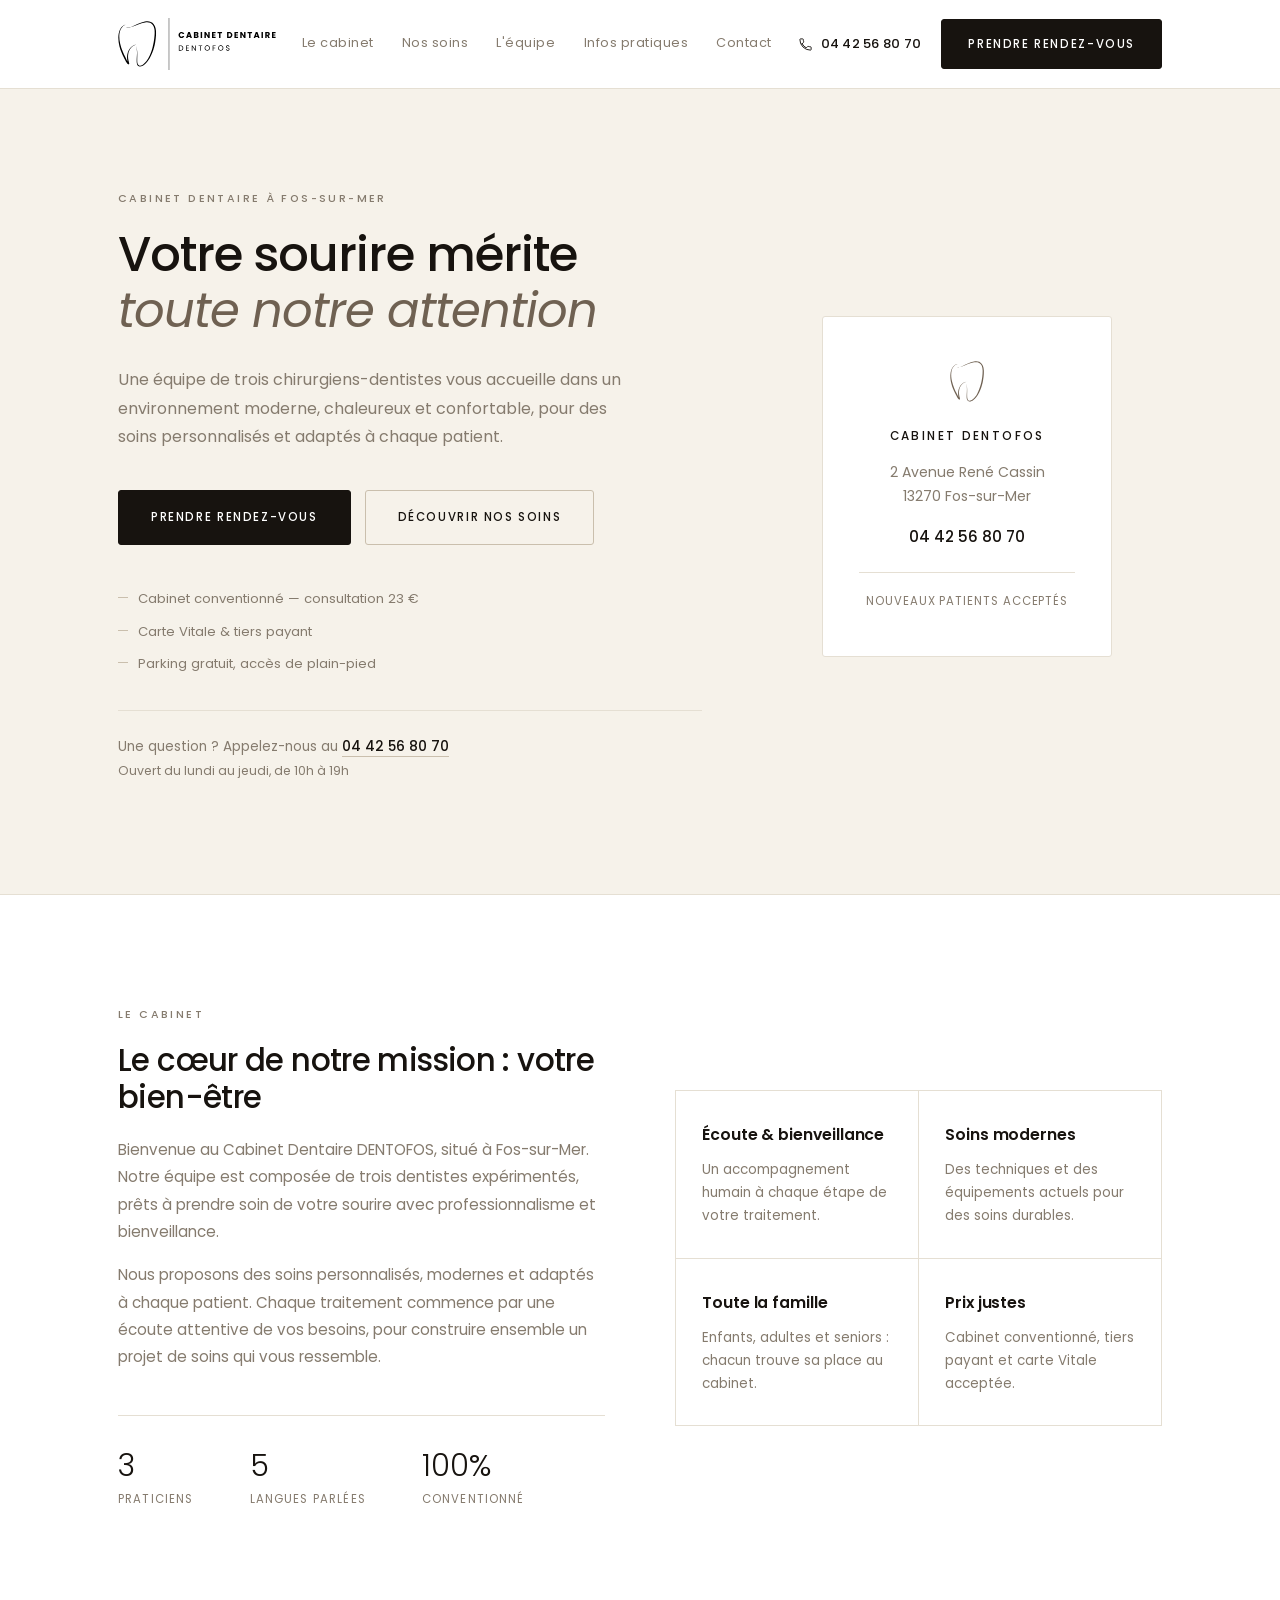
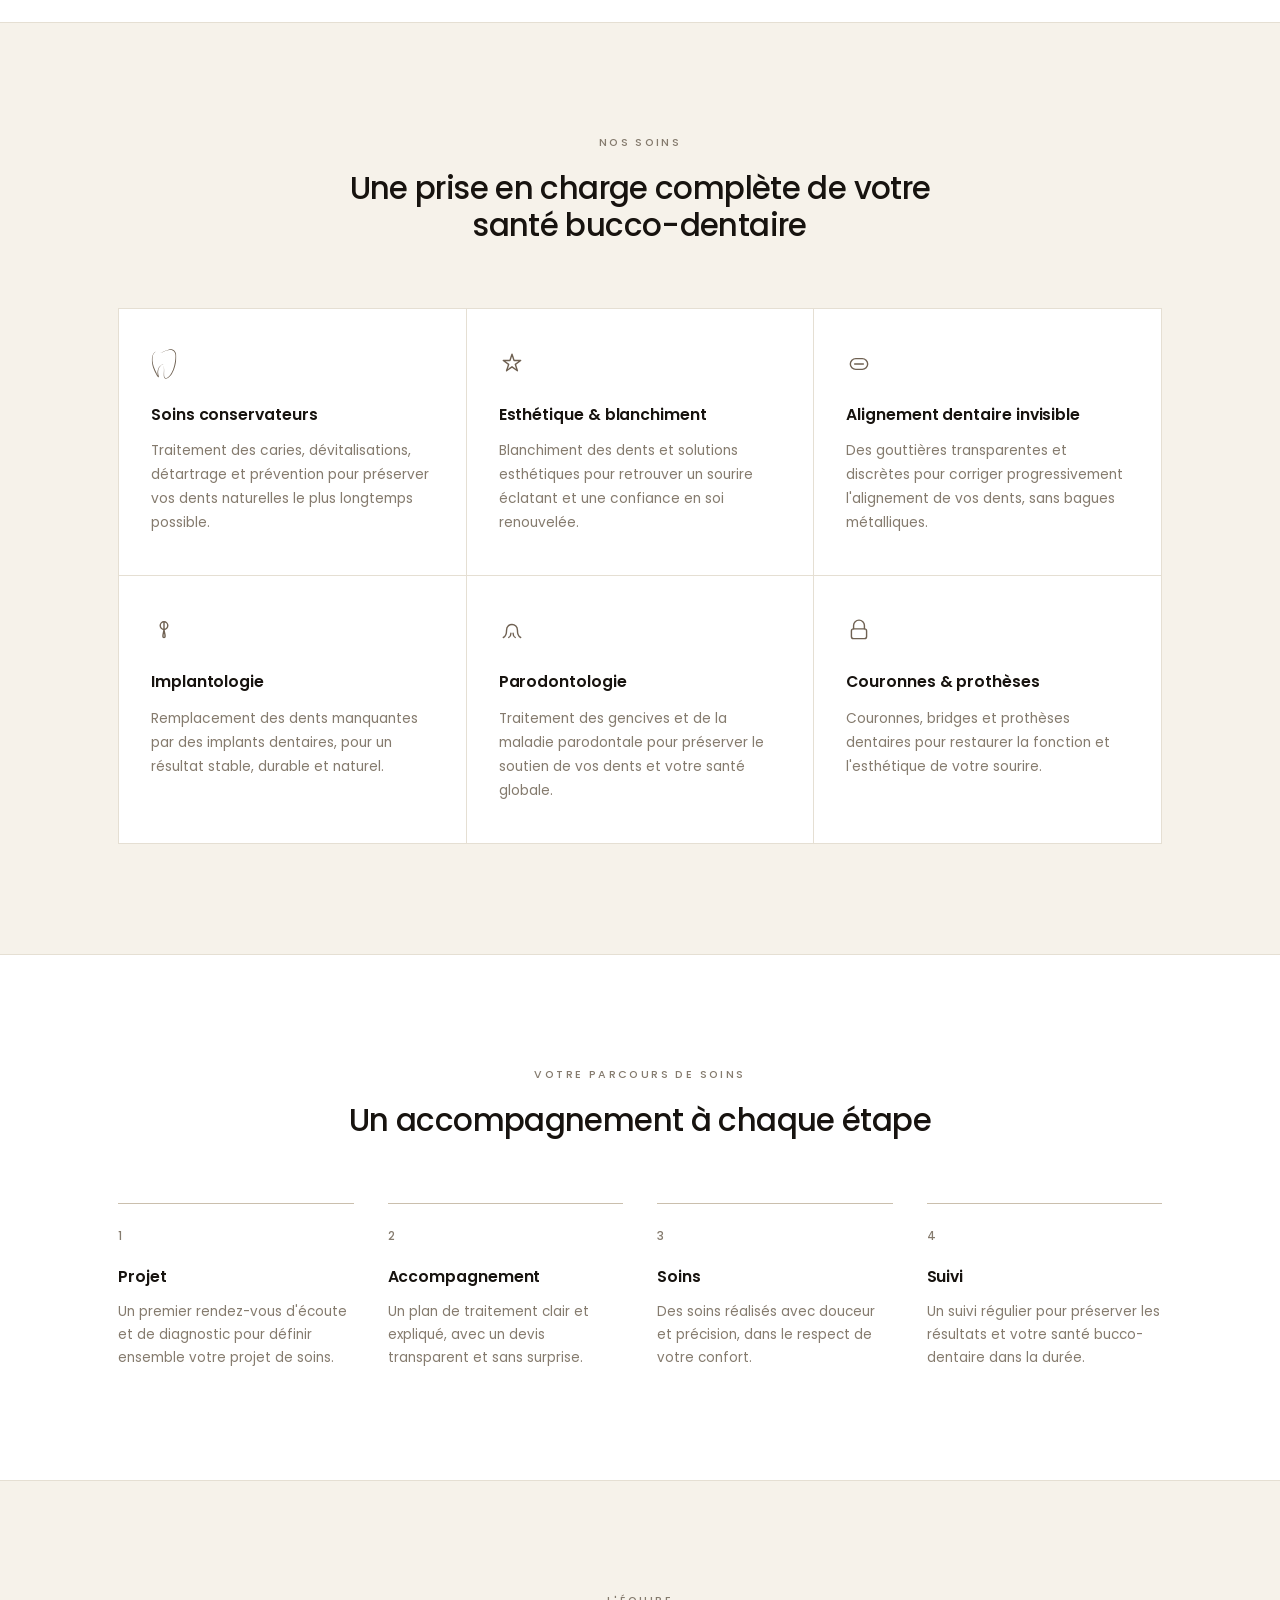
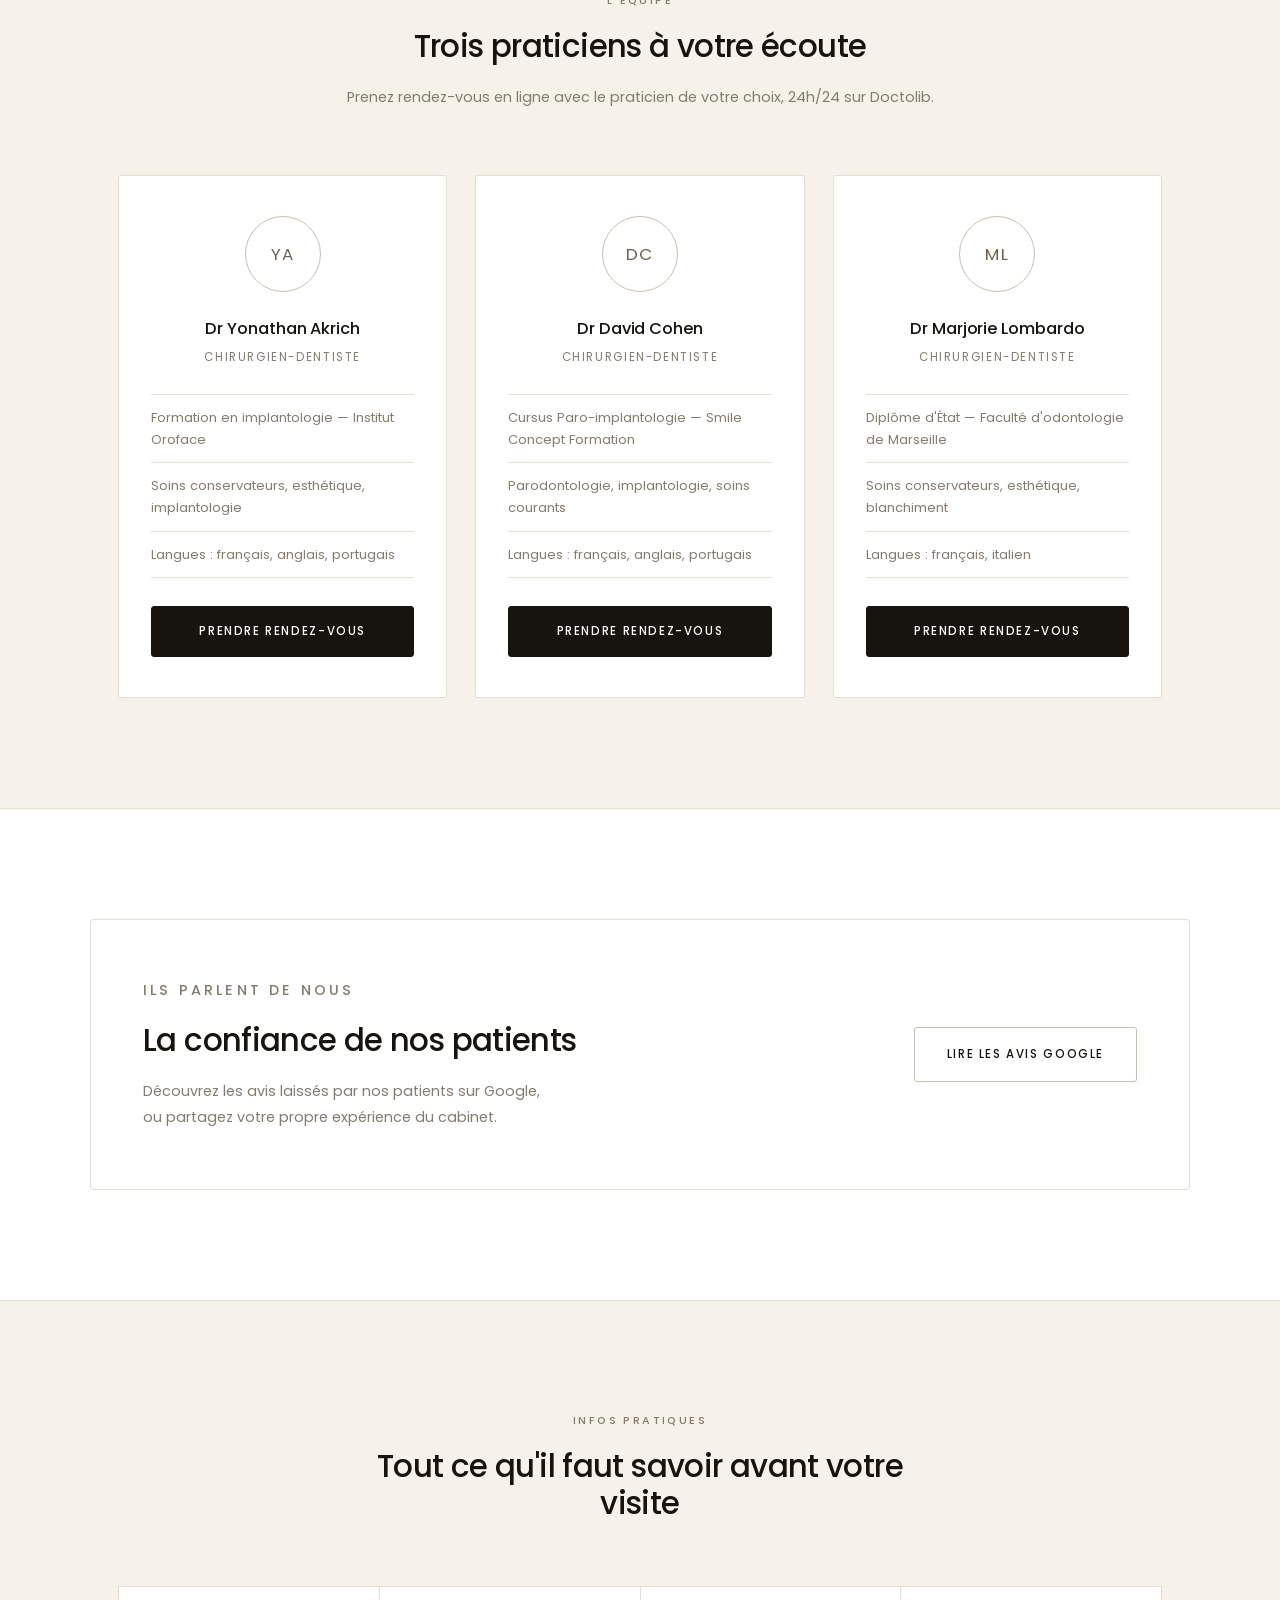
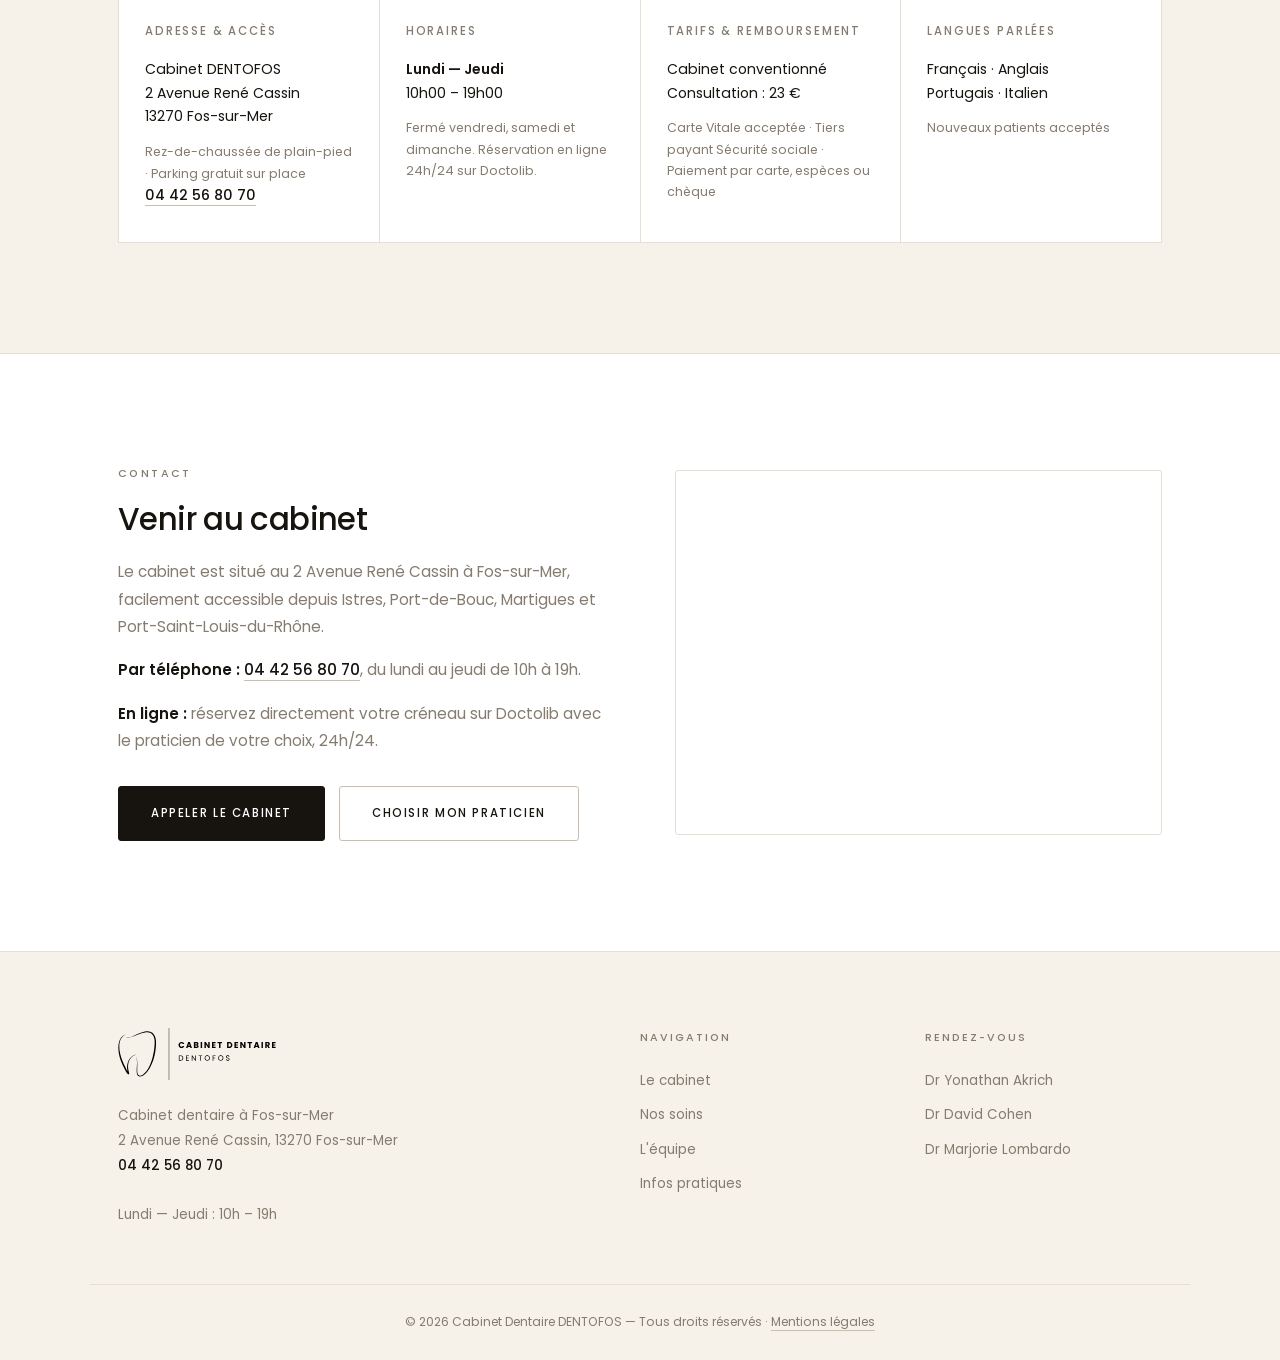
==== index.html @ 5eb99d90 "Corrige icones soins en aplat et evite le retour a la ligne du menu" ====
<!DOCTYPE html>
<html lang="fr">
<head>
  <meta charset="UTF-8">
  <meta name="viewport" content="width=device-width, initial-scale=1.0">
  <title>Cabinet Dentaire DENTOFOS — Chirurgiens-dentistes à Fos-sur-Mer</title>
  <meta name="description" content="Cabinet dentaire DENTOFOS à Fos-sur-Mer : soins dentaires, esthétique, implantologie, alignement invisible. 3 chirurgiens-dentistes. Tél. 04 42 56 80 70, du lundi au jeudi de 10h à 19h. Rendez-vous en ligne sur Doctolib.">
  <link rel="preconnect" href="https://fonts.googleapis.com">
  <link rel="preconnect" href="https://fonts.gstatic.com" crossorigin>
  <link href="https://fonts.googleapis.com/css2?family=Poppins:ital,wght@0,300;0,400;0,500;0,600;0,700;0,800;1,400;1,600&display=swap" rel="stylesheet">
  <link rel="stylesheet" href="assets/style.css?v=2">
  <link rel="icon" href="assets/favicon.svg" type="image/svg+xml">
</head>
<body>

<svg width="0" height="0" style="position:absolute" aria-hidden="true" focusable="false">
  <symbol id="tooth" viewBox="0 0 65.73 79.46" fill="currentColor">
    <path fill-rule="evenodd" d="M16.44 70.0 C16.29 69.74 16.14 69.47 15.99 69.2 C14.56 66.62 13.24 63.6 12.55 62.22 C11.05 59.33 9.63 56.26 8.32 53.09 C6.4 48.49 4.76 43.68 3.67 38.8 C2.44 33.28 1.89 27.68 2.52 22.24 C2.79 19.76 3.42 17.16 4.48 14.77 C5.54 12.36 7.03 10.17 9.0 8.52 C10.02 7.66 11.5 6.78 12.93 6.61 C13.92 6.49 14.88 6.71 15.64 7.51 C14.91 6.64 13.94 6.36 12.92 6.41 C11.42 6.49 9.82 7.32 8.71 8.14 C6.54 9.73 4.86 11.92 3.61 14.35 C2.36 16.78 1.55 19.47 1.12 22.05 C0.0 29.02 0.66 36.34 2.44 43.45 C3.31 46.93 4.45 50.36 5.77 53.67 C7.12 57.06 8.68 60.32 10.29 63.39 C11.14 64.99 12.89 68.77 14.66 71.52 C15.66 73.06 16.7 74.29 17.6 74.8 C18.08 75.08 18.48 75.0 18.78 74.81 C18.99 74.68 19.32 74.39 19.34 73.82 C19.36 73.33 19.01 71.89 18.97 71.77 L18.09 68.29 C17.72 66.6 17.47 64.91 17.37 63.21 C17.27 61.51 17.3 59.8 17.51 58.08 C18.1 53.13 19.98 48.84 22.97 45.68 C26.02 42.44 30.22 40.38 35.39 39.97 C30.1 40.1 25.7 41.99 22.41 45.12 C19.09 48.28 16.9 52.7 16.02 57.86 C15.72 59.67 15.59 61.47 15.62 63.28 C15.65 65.08 15.84 66.87 16.16 68.68 L16.44 70.0 Z"/>
    <path fill-rule="evenodd" d="M12.28 11.27 L12.35 11.52 C12.68 11.83 13.17 11.99 13.7 12.06 C14.48 12.16 15.34 12.08 15.91 12.01 C17.35 11.86 18.81 11.62 20.25 11.32 C21.7 11.01 23.12 10.63 24.5 10.18 C30.22 8.33 38.87 3.78 46.72 2.62 C51.91 1.85 56.75 2.58 59.96 7.0 C61.36 8.91 62.18 11.15 62.65 13.5 C63.38 17.12 63.27 21.01 63.01 24.48 C62.73 28.51 62.21 32.61 61.48 36.7 C61.0 39.39 60.43 42.07 59.75 44.72 C58.04 51.4 55.68 57.91 52.48 63.82 C51.11 66.38 47.86 71.22 44.15 74.36 C41.66 76.47 38.98 77.86 36.54 76.92 C35.15 76.38 34.37 75.2 33.9 73.8 C33.15 71.55 33.19 68.77 33.16 66.82 C33.12 63.04 33.59 57.07 33.05 51.7 C32.68 47.92 31.82 44.44 29.96 42.21 C31.71 44.5 32.42 47.98 32.64 51.73 C32.96 57.11 32.27 63.04 32.18 66.81 C32.13 68.86 32.0 71.79 32.7 74.18 C33.24 75.99 34.25 77.49 36.01 78.24 C38.88 79.46 42.19 78.12 45.25 75.7 C49.25 72.52 52.82 67.51 54.34 64.85 C57.76 58.84 60.37 52.22 62.22 45.37 C62.95 42.66 63.55 39.91 64.04 37.16 C64.79 32.97 65.25 28.77 65.5 24.64 C65.7 20.96 65.73 16.84 64.87 13.03 C64.28 10.38 63.26 7.88 61.62 5.76 C57.8 0.86 52.33 0.0 46.46 1.09 C38.58 2.56 30.01 7.52 24.31 9.63 C22.97 10.13 21.58 10.57 20.16 10.94 C18.75 11.31 17.31 11.61 15.89 11.83 C15.33 11.92 14.48 12.04 13.71 11.98 C13.18 11.93 12.69 11.8 12.36 11.5 L12.28 11.27 Z"/>
  </symbol>
</svg>

<header class="site-header" id="top">
  <div class="container header-inner">
    <a href="#top" class="logo" aria-label="Cabinet Dentaire DENTOFOS — retour à l'accueil">
      <img class="logo-lockup" src="assets/logo.svg" alt="Cabinet Dentaire DENTOFOS" width="272" height="90">
      <svg class="logo-mark-only" viewBox="0 0 65.73 79.46" aria-hidden="true"><use href="#tooth"/></svg>
    </a>
    <nav class="main-nav" id="mainNav">
      <a href="#cabinet">Le cabinet</a>
      <a href="#soins">Nos soins</a>
      <a href="#equipe">L'équipe</a>
      <a href="#infos">Infos pratiques</a>
      <a href="#contact">Contact</a>
    </nav>
    <div class="header-actions">
      <a class="header-tel" href="tel:+33442568070" aria-label="Appeler le cabinet au 04 42 56 80 70">
        <svg viewBox="0 0 24 24" fill="none" stroke="currentColor" stroke-width="1.9" stroke-linecap="round" stroke-linejoin="round" aria-hidden="true"><path d="M6.6 10.8a15 15 0 006.6 6.6l2.2-2.2c.3-.3.7-.4 1-.2 1.2.4 2.4.6 3.6.6.6 0 1 .4 1 1V20c0 .6-.4 1-1 1A17 17 0 013 4c0-.6.4-1 1-1h3.5c.6 0 1 .4 1 1 0 1.3.2 2.5.6 3.6.1.4 0 .8-.2 1l-2.3 2.2z"/></svg>
        <span>04 42 56 80 70</span>
      </a>
      <a class="btn btn-primary" href="#equipe"><span class="cta-long">Prendre rendez-vous</span><span class="cta-short">RDV</span></a>
      <button class="nav-toggle" id="navToggle" aria-label="Ouvrir le menu" aria-expanded="false">
        <span></span><span></span><span></span>
      </button>
    </div>
  </div>
</header>

<main>

  <!-- ============ HERO ============ -->
  <section class="hero">
    <div class="container hero-inner">
      <div class="hero-content">
        <p class="eyebrow">Cabinet dentaire à Fos-sur-Mer</p>
        <h1>Votre sourire mérite<br><em>toute notre attention</em></h1>
        <p class="hero-sub">Une équipe de trois chirurgiens-dentistes vous accueille dans un environnement moderne, chaleureux et confortable, pour des soins personnalisés et adaptés à chaque patient.</p>
        <div class="hero-cta">
          <a class="btn btn-primary btn-lg" href="#equipe">Prendre rendez-vous</a>
          <a class="btn btn-ghost btn-lg" href="#soins">Découvrir nos soins</a>
        </div>
        <ul class="hero-badges">
          <li>Cabinet conventionné — consultation 23&nbsp;€</li>
          <li>Carte Vitale &amp; tiers payant</li>
          <li>Parking gratuit, accès de plain-pied</li>
        </ul>
        <p class="hero-phone">Une question&nbsp;? Appelez-nous au <a href="tel:+33442568070">04&nbsp;42&nbsp;56&nbsp;80&nbsp;70</a><br><span>Ouvert du lundi au jeudi, de 10h à 19h</span></p>
      </div>
      <div class="hero-visual" aria-hidden="true">
        <div class="hero-card">
          <div class="hero-card-icon">
            <svg viewBox="0 0 65.73 79.46"><use href="#tooth"/></svg>
          </div>
          <p class="hero-card-title">Cabinet DENTOFOS</p>
          <p class="hero-card-text">2 Avenue René Cassin<br>13270 Fos-sur-Mer</p>
          <p class="hero-card-tel"><a href="tel:+33442568070">04 42 56 80 70</a></p>
          <p class="hero-card-note">Nouveaux patients acceptés</p>
        </div>
      </div>
    </div>
  </section>

  <!-- ============ LE CABINET ============ -->
  <section class="section" id="cabinet">
    <div class="container split">
      <div>
        <p class="eyebrow">Le cabinet</p>
        <h2>Le cœur de notre mission&nbsp;: votre bien-être</h2>
        <p>Bienvenue au Cabinet Dentaire DENTOFOS, situé à Fos-sur-Mer. Notre équipe est composée de trois dentistes expérimentés, prêts à prendre soin de votre sourire avec professionnalisme et bienveillance.</p>
        <p>Nous proposons des soins personnalisés, modernes et adaptés à chaque patient. Chaque traitement commence par une écoute attentive de vos besoins, pour construire ensemble un projet de soins qui vous ressemble.</p>
        <div class="stat-row">
          <div class="stat"><strong>3</strong><span>praticiens</span></div>
          <div class="stat"><strong>5</strong><span>langues parlées</span></div>
          <div class="stat"><strong>100%</strong><span>conventionné</span></div>
        </div>
      </div>
      <div class="feature-grid">
        <div class="feature-card">
          <h3>Écoute &amp; bienveillance</h3>
          <p>Un accompagnement humain à chaque étape de votre traitement.</p>
        </div>
        <div class="feature-card">
          <h3>Soins modernes</h3>
          <p>Des techniques et des équipements actuels pour des soins durables.</p>
        </div>
        <div class="feature-card">
          <h3>Toute la famille</h3>
          <p>Enfants, adultes et seniors&nbsp;: chacun trouve sa place au cabinet.</p>
        </div>
        <div class="feature-card">
          <h3>Prix justes</h3>
          <p>Cabinet conventionné, tiers payant et carte Vitale acceptée.</p>
        </div>
      </div>
    </div>
  </section>

  <!-- ============ SOINS ============ -->
  <section class="section section-alt" id="soins">
    <div class="container">
      <div class="section-head">
        <p class="eyebrow">Nos soins</p>
        <h2>Une prise en charge complète de votre santé bucco-dentaire</h2>
      </div>
      <div class="cards-grid">
        <article class="care-card">
          <div class="care-icon"><svg viewBox="0 0 65.73 79.46"><use href="#tooth"/></svg></div>
          <h3>Soins conservateurs</h3>
          <p>Traitement des caries, dévitalisations, détartrage et prévention pour préserver vos dents naturelles le plus longtemps possible.</p>
        </article>
        <article class="care-card">
          <div class="care-icon"><svg viewBox="0 0 24 24" fill="none" stroke="currentColor" stroke-width="1.6" stroke-linecap="round" stroke-linejoin="round"><path d="M12 3l1.9 5.8H20l-4.9 3.6 1.9 5.8-5-3.6-5 3.6 1.9-5.8L4 8.8h6.1z"/></svg></div>
          <h3>Esthétique &amp; blanchiment</h3>
          <p>Blanchiment des dents et solutions esthétiques pour retrouver un sourire éclatant et une confiance en soi renouvelée.</p>
        </article>
        <article class="care-card">
          <div class="care-icon"><svg viewBox="0 0 24 24" fill="none" stroke="currentColor" stroke-width="1.6" stroke-linecap="round" stroke-linejoin="round"><rect x="4" y="7" width="16" height="10" rx="5"/><path d="M8 12h8"/></svg></div>
          <h3>Alignement dentaire invisible</h3>
          <p>Des gouttières transparentes et discrètes pour corriger progressivement l'alignement de vos dents, sans bagues métalliques.</p>
        </article>
        <article class="care-card">
          <div class="care-icon"><svg viewBox="0 0 24 24" fill="none" stroke="currentColor" stroke-width="1.6" stroke-linecap="round" stroke-linejoin="round"><path d="M12 4v6m0 0c0 3-1 4-1 7a1 1 0 002 0c0-3-1-4-1-7z"/><circle cx="12" cy="7" r="3.5"/></svg></div>
          <h3>Implantologie</h3>
          <p>Remplacement des dents manquantes par des implants dentaires, pour un résultat stable, durable et naturel.</p>
        </article>
        <article class="care-card">
          <div class="care-icon"><svg viewBox="0 0 24 24" fill="none" stroke="currentColor" stroke-width="1.6" stroke-linecap="round" stroke-linejoin="round"><path d="M4 18c2-1 3-4 3-7m13 7c-2-1-3-4-3-7M7 11a5 5 0 0110 0"/><path d="M9 18c1.5-.8 2-2.5 2-4m4 4c-1.5-.8-2-2.5-2-4"/></svg></div>
          <h3>Parodontologie</h3>
          <p>Traitement des gencives et de la maladie parodontale pour préserver le soutien de vos dents et votre santé globale.</p>
        </article>
        <article class="care-card">
          <div class="care-icon"><svg viewBox="0 0 24 24" fill="none" stroke="currentColor" stroke-width="1.6" stroke-linecap="round" stroke-linejoin="round"><path d="M7 10V7a5 5 0 0110 0v3"/><rect x="5" y="10" width="14" height="9" rx="2"/></svg></div>
          <h3>Couronnes &amp; prothèses</h3>
          <p>Couronnes, bridges et prothèses dentaires pour restaurer la fonction et l'esthétique de votre sourire.</p>
        </article>
      </div>
    </div>
  </section>

  <!-- ============ PARCOURS ============ -->
  <section class="section" id="parcours">
    <div class="container">
      <div class="section-head">
        <p class="eyebrow">Votre parcours de soins</p>
        <h2>Un accompagnement à chaque étape</h2>
      </div>
      <div class="steps">
        <div class="step">
          <span class="step-num">1</span>
          <h3>Projet</h3>
          <p>Un premier rendez-vous d'écoute et de diagnostic pour définir ensemble votre projet de soins.</p>
        </div>
        <div class="step">
          <span class="step-num">2</span>
          <h3>Accompagnement</h3>
          <p>Un plan de traitement clair et expliqué, avec un devis transparent et sans surprise.</p>
        </div>
        <div class="step">
          <span class="step-num">3</span>
          <h3>Soins</h3>
          <p>Des soins réalisés avec douceur et précision, dans le respect de votre confort.</p>
        </div>
        <div class="step">
          <span class="step-num">4</span>
          <h3>Suivi</h3>
          <p>Un suivi régulier pour préserver les résultats et votre santé bucco-dentaire dans la durée.</p>
        </div>
      </div>
    </div>
  </section>

  <!-- ============ ÉQUIPE ============ -->
  <section class="section section-alt" id="equipe">
    <div class="container">
      <div class="section-head">
        <p class="eyebrow">L'équipe</p>
        <h2>Trois praticiens à votre écoute</h2>
        <p class="section-sub">Prenez rendez-vous en ligne avec le praticien de votre choix, 24h/24 sur Doctolib.</p>
      </div>
      <div class="team-grid">
        <article class="team-card">
          <div class="team-avatar" aria-hidden="true">YA</div>
          <h3>Dr Yonathan Akrich</h3>
          <p class="team-role">Chirurgien-dentiste</p>
          <ul class="team-facts">
            <li>Formation en implantologie — Institut Oroface</li>
            <li>Soins conservateurs, esthétique, implantologie</li>
            <li>Langues&nbsp;: français, anglais, portugais</li>
          </ul>
          <a class="btn btn-primary btn-block" href="https://www.doctolib.fr/dentiste/marseille/yonathan-akrich" target="_blank" rel="noopener">Prendre rendez-vous</a>
        </article>
        <article class="team-card">
          <div class="team-avatar" aria-hidden="true">DC</div>
          <h3>Dr David Cohen</h3>
          <p class="team-role">Chirurgien-dentiste</p>
          <ul class="team-facts">
            <li>Cursus Paro-implantologie — Smile Concept Formation</li>
            <li>Parodontologie, implantologie, soins courants</li>
            <li>Langues&nbsp;: français, anglais, portugais</li>
          </ul>
          <a class="btn btn-primary btn-block" href="https://www.doctolib.fr/dentiste/marseille/david-cohen-marseille-13" target="_blank" rel="noopener">Prendre rendez-vous</a>
        </article>
        <article class="team-card">
          <div class="team-avatar" aria-hidden="true">ML</div>
          <h3>Dr Marjorie Lombardo</h3>
          <p class="team-role">Chirurgien-dentiste</p>
          <ul class="team-facts">
            <li>Diplôme d'État — Faculté d'odontologie de Marseille</li>
            <li>Soins conservateurs, esthétique, blanchiment</li>
            <li>Langues&nbsp;: français, italien</li>
          </ul>
          <a class="btn btn-primary btn-block" href="https://www.doctolib.fr/dentiste/fos-sur-mer/marjorie-lombardo" target="_blank" rel="noopener">Prendre rendez-vous</a>
        </article>
      </div>
    </div>
  </section>

  <!-- ============ AVIS ============ -->
  <section class="section" id="avis">
    <div class="container avis-band">
      <div>
        <p class="eyebrow">Ils parlent de nous</p>
        <h2>La confiance de nos patients</h2>
        <p>Découvrez les avis laissés par nos patients sur Google, ou partagez votre propre expérience du cabinet.</p>
      </div>
      <a class="btn btn-ghost btn-lg" href="https://www.google.com/search?q=Cabinet+dentaire+Dentofos+Fos-sur-Mer+avis" target="_blank" rel="noopener">Lire les avis Google</a>
    </div>
  </section>

  <!-- ============ INFOS PRATIQUES ============ -->
  <section class="section section-alt" id="infos">
    <div class="container">
      <div class="section-head">
        <p class="eyebrow">Infos pratiques</p>
        <h2>Tout ce qu'il faut savoir avant votre visite</h2>
      </div>
      <div class="info-grid">
        <div class="info-card">
          <h3>Adresse &amp; accès</h3>
          <p>Cabinet DENTOFOS<br>2 Avenue René Cassin<br>13270 Fos-sur-Mer</p>
          <p class="muted">Rez-de-chaussée de plain-pied · Parking gratuit sur place</p>
          <p><a class="info-tel" href="tel:+33442568070">04 42 56 80 70</a></p>
        </div>
        <div class="info-card">
          <h3>Horaires</h3>
          <p><strong>Lundi — Jeudi</strong><br>10h00 – 19h00</p>
          <p class="muted">Fermé vendredi, samedi et dimanche. Réservation en ligne 24h/24 sur Doctolib.</p>
        </div>
        <div class="info-card">
          <h3>Tarifs &amp; remboursement</h3>
          <p>Cabinet conventionné<br>Consultation&nbsp;: 23&nbsp;€</p>
          <p class="muted">Carte Vitale acceptée · Tiers payant Sécurité sociale · Paiement par carte, espèces ou chèque</p>
        </div>
        <div class="info-card">
          <h3>Langues parlées</h3>
          <p>Français · Anglais<br>Portugais · Italien</p>
          <p class="muted">Nouveaux patients acceptés</p>
        </div>
      </div>
    </div>
  </section>

  <!-- ============ CONTACT ============ -->
  <section class="section" id="contact">
    <div class="container split">
      <div>
        <p class="eyebrow">Contact</p>
        <h2>Venir au cabinet</h2>
        <p>Le cabinet est situé au 2 Avenue René Cassin à Fos-sur-Mer, facilement accessible depuis Istres, Port-de-Bouc, Martigues et Port-Saint-Louis-du-Rhône.</p>
        <p><strong>Par téléphone&nbsp;:</strong> <a class="info-tel" href="tel:+33442568070">04 42 56 80 70</a>, du lundi au jeudi de 10h à 19h.</p>
        <p><strong>En ligne&nbsp;:</strong> réservez directement votre créneau sur Doctolib avec le praticien de votre choix, 24h/24.</p>
        <div class="contact-cta">
          <a class="btn btn-primary btn-lg" href="tel:+33442568070">Appeler le cabinet</a>
          <a class="btn btn-ghost btn-lg" href="#equipe">Choisir mon praticien</a>
        </div>
      </div>
      <div class="map-wrap">
        <iframe
          title="Plan d'accès au cabinet DENTOFOS"
          src="https://www.google.com/maps?q=2+Avenue+Ren%C3%A9+Cassin+13270+Fos-sur-Mer&output=embed"
          loading="lazy"
          referrerpolicy="no-referrer-when-downgrade"
          allowfullscreen></iframe>
      </div>
    </div>
  </section>

</main>

<footer class="site-footer">
  <div class="container footer-inner">
    <div>
      <img class="footer-logo" src="assets/logo.svg" alt="Cabinet Dentaire DENTOFOS" width="272" height="90">
      <p class="footer-addr">Cabinet dentaire à Fos-sur-Mer<br>2 Avenue René Cassin, 13270 Fos-sur-Mer<br>
        <a class="footer-tel" href="tel:+33442568070">04 42 56 80 70</a><br>
        Lundi — Jeudi&nbsp;: 10h – 19h</p>
    </div>
    <div>
      <p class="footer-title">Navigation</p>
      <a href="#cabinet">Le cabinet</a>
      <a href="#soins">Nos soins</a>
      <a href="#equipe">L'équipe</a>
      <a href="#infos">Infos pratiques</a>
    </div>
    <div>
      <p class="footer-title">Rendez-vous</p>
      <a href="https://www.doctolib.fr/dentiste/marseille/yonathan-akrich" target="_blank" rel="noopener">Dr Yonathan Akrich</a>
      <a href="https://www.doctolib.fr/dentiste/marseille/david-cohen-marseille-13" target="_blank" rel="noopener">Dr David Cohen</a>
      <a href="https://www.doctolib.fr/dentiste/fos-sur-mer/marjorie-lombardo" target="_blank" rel="noopener">Dr Marjorie Lombardo</a>
    </div>
  </div>
  <div class="container footer-bottom">
    <p>© 2026 Cabinet Dentaire DENTOFOS — Tous droits réservés · <a href="mentions-legales.html">Mentions légales</a></p>
  </div>
</footer>

<script>
  const toggle = document.getElementById('navToggle');
  const nav = document.getElementById('mainNav');
  toggle.addEventListener('click', () => {
    const open = nav.classList.toggle('open');
    toggle.setAttribute('aria-expanded', open);
  });
  nav.querySelectorAll('a').forEach(a => a.addEventListener('click', () => {
    nav.classList.remove('open');
    toggle.setAttribute('aria-expanded', 'false');
  }));
</script>

</body>
</html>
---- assets/style.css ----
/* ============ DENTOFOS — charte sobre ============ */
:root {
  --ink: #17130f;
  --ink-mid: #46403a;
  --ink-soft: #857b6e;
  --line: #e5dfd3;
  --line-strong: #cabfad;
  --paper: #ffffff;
  --paper-alt: #f6f2ea;
  --accent: #6f6152;
  --accent-soft: #f0eade;
  --radius: 3px;
  --font-body: 'Poppins', system-ui, -apple-system, sans-serif;
  --font-display: 'Poppins', system-ui, -apple-system, sans-serif;
}

* { margin: 0; padding: 0; box-sizing: border-box; }
html { scroll-behavior: smooth; scroll-padding-top: 104px; }
body {
  font-family: var(--font-body);
  font-size: .95rem;
  font-weight: 400;
  color: var(--ink-mid);
  background: var(--paper);
  line-height: 1.8;
  -webkit-font-smoothing: antialiased;
}
img, svg { display: block; }
a { color: inherit; text-decoration: none; }
ul { list-style: none; }

.container { max-width: 1100px; margin: 0 auto; padding: 0 28px; }

h1, h2 {
  font-family: var(--font-display);
  font-weight: 500;
  letter-spacing: -.02em;
  line-height: 1.18;
  color: var(--ink);
}
h1 { font-size: clamp(2rem, 4.2vw, 3rem); }
h1 em { font-style: italic; font-weight: 400; color: var(--accent); }
h2 { font-size: clamp(1.45rem, 2.7vw, 1.95rem); margin-bottom: 20px; }
h3 { font-size: .98rem; font-weight: 600; letter-spacing: -.005em; color: var(--ink); margin-bottom: 10px; }
p { color: var(--ink-soft); }
strong { color: var(--ink); font-weight: 600; }

.eyebrow {
  text-transform: uppercase;
  letter-spacing: .22em;
  font-size: .68rem;
  font-weight: 500;
  color: var(--ink-soft);
  margin-bottom: 18px;
}

/* ---------- Boutons ---------- */
.btn {
  display: inline-block;
  padding: 14px 26px;
  border-radius: var(--radius);
  font-size: .72rem;
  font-weight: 500;
  letter-spacing: .14em;
  text-transform: uppercase;
  border: 1px solid transparent;
  transition: background .2s ease, color .2s ease, border-color .2s ease;
  cursor: pointer;
  text-align: center;
}
.btn-lg { padding: 16px 32px; }
.btn-block { display: block; width: 100%; }
.btn-primary { background: var(--ink); color: var(--paper); border-color: var(--ink); }
.btn-primary:hover { background: var(--accent); border-color: var(--accent); }
.btn-ghost { background: transparent; color: var(--ink); border-color: var(--line-strong); }
.btn-ghost:hover { border-color: var(--ink); }

/* ---------- En-tête ---------- */
.site-header {
  position: sticky;
  top: 0;
  z-index: 50;
  background: rgba(255, 255, 255, .93);
  backdrop-filter: blur(10px);
  border-bottom: 1px solid var(--line);
}
.header-inner {
  display: flex;
  align-items: center;
  justify-content: space-between;
  gap: 24px;
  height: 88px;
}
.logo { display: flex; align-items: center; color: var(--ink); flex-shrink: 0; }
.logo-lockup { height: 52px; width: auto; }
.logo-mark-only { display: none; width: 28px; height: 34px; }

.main-nav { display: flex; gap: 28px; flex-shrink: 0; }
.main-nav a {
  font-size: .8rem;
  font-weight: 400;
  letter-spacing: .04em;
  white-space: nowrap;
  color: var(--ink-soft);
  padding-bottom: 2px;
  border-bottom: 1px solid transparent;
  transition: color .2s, border-color .2s;
}
.main-nav a:hover { color: var(--ink); border-bottom-color: var(--line-strong); }

.header-actions { display: flex; align-items: center; gap: 20px; }
.header-actions .btn { white-space: nowrap; }
.cta-short { display: none; }
.header-tel {
  display: inline-flex; align-items: center; gap: 8px;
  font-size: .82rem; font-weight: 500; letter-spacing: .02em;
  color: var(--ink); white-space: nowrap; transition: color .2s;
}
.header-tel:hover { color: var(--accent); }
.header-tel svg { width: 15px; height: 15px; stroke-width: 1.5; }

.nav-toggle { display: none; background: none; border: none; flex-direction: column; gap: 5px; padding: 6px; }
.nav-toggle span { width: 22px; height: 1px; background: var(--ink); }

/* ---------- Hero ---------- */
.hero { background: var(--paper-alt); padding: 100px 0 110px; border-bottom: 1px solid var(--line); }
.hero-inner { display: grid; grid-template-columns: 1.5fr 1fr; gap: 70px; align-items: center; }
.hero-sub { margin: 26px 0 38px; font-size: 1rem; max-width: 52ch; }
.hero-cta { display: flex; gap: 14px; flex-wrap: wrap; }
.hero-badges { display: flex; flex-direction: column; gap: 9px; margin-top: 42px; }
.hero-badges li {
  font-size: .82rem; color: var(--ink-soft);
  padding-left: 20px; position: relative;
}
.hero-badges li::before {
  content: ''; position: absolute; left: 0; top: .78em;
  width: 10px; height: 1px; background: var(--line-strong);
}
.hero-phone { margin-top: 34px; padding-top: 24px; border-top: 1px solid var(--line); font-size: .85rem; }
.hero-phone a { font-weight: 500; color: var(--ink); border-bottom: 1px solid var(--line-strong); }
.hero-phone a:hover { border-bottom-color: var(--ink); }
.hero-phone span { font-size: .78rem; color: var(--ink-soft); }

.hero-visual { display: flex; justify-content: center; }
.hero-card {
  background: var(--paper);
  border: 1px solid var(--line);
  border-radius: var(--radius);
  padding: 44px 36px;
  text-align: center;
  max-width: 290px;
  width: 100%;
}
.hero-card-icon { color: var(--accent); display: grid; place-items: center; margin-bottom: 24px; }
.hero-card-icon svg { width: 34px; height: 41px; }
.hero-card-title { font-size: .74rem; text-transform: uppercase; letter-spacing: .2em; color: var(--ink); font-weight: 500; }
.hero-card-text { margin-top: 14px; font-size: .88rem; line-height: 1.7; }
.hero-card-tel { margin-top: 14px; }
.hero-card-tel a { font-size: .95rem; font-weight: 500; color: var(--ink); }
.hero-card-note {
  margin-top: 22px; padding-top: 18px;
  border-top: 1px solid var(--line);
  font-size: .72rem; letter-spacing: .08em; text-transform: uppercase; color: var(--ink-soft);
}

/* ---------- Sections ---------- */
.section { padding: 110px 0; }
.section-alt { background: var(--paper-alt); border-top: 1px solid var(--line); border-bottom: 1px solid var(--line); }
.section-head { max-width: 600px; margin: 0 auto 64px; text-align: center; }
.section-sub { margin-top: 12px; font-size: .9rem; }
.split { display: grid; grid-template-columns: 1fr 1fr; gap: 70px; align-items: center; }
.split > div > p + p { margin-top: 16px; }

.stat-row { display: flex; gap: 56px; margin-top: 44px; padding-top: 32px; border-top: 1px solid var(--line); }
.stat strong { font-size: 1.9rem; font-weight: 300; color: var(--ink); display: block; line-height: 1.2; }
.stat span { font-size: .72rem; letter-spacing: .1em; text-transform: uppercase; color: var(--ink-soft); }

/* ---------- Atouts ---------- */
.feature-grid { display: grid; grid-template-columns: 1fr 1fr; gap: 1px; background: var(--line); border: 1px solid var(--line); }
.feature-card { background: var(--paper); padding: 30px 26px; }
.feature-card p { font-size: .84rem; line-height: 1.7; }

/* ---------- Soins ---------- */
.cards-grid { display: grid; grid-template-columns: repeat(3, 1fr); gap: 1px; background: var(--line); border: 1px solid var(--line); }
.care-card { background: var(--paper); padding: 40px 32px; transition: background .2s ease; }
.care-card:hover { background: var(--accent-soft); }
.care-icon { color: var(--accent); margin-bottom: 22px; }
.care-icon svg { width: 26px; height: 30px; stroke-width: 1.3; }
.care-card p { font-size: .86rem; line-height: 1.75; }

/* ---------- Parcours ---------- */
.steps { display: grid; grid-template-columns: repeat(4, 1fr); gap: 34px; }
.step { padding-top: 22px; border-top: 1px solid var(--line-strong); }
.step-num {
  display: block; font-size: .72rem; letter-spacing: .16em;
  color: var(--ink-soft); font-weight: 500; margin-bottom: 16px;
}
.step p { font-size: .84rem; line-height: 1.7; }

/* ---------- Équipe ---------- */
.team-grid { display: grid; grid-template-columns: repeat(3, 1fr); gap: 28px; }
.team-card {
  background: var(--paper);
  border: 1px solid var(--line);
  border-radius: var(--radius);
  padding: 40px 32px;
  text-align: center;
  display: flex;
  flex-direction: column;
  transition: border-color .2s ease;
}
.team-card:hover { border-color: var(--line-strong); }
.team-avatar {
  width: 76px; height: 76px;
  margin: 0 auto 22px;
  border-radius: 50%;
  border: 1px solid var(--line-strong);
  color: var(--accent);
  font-size: 1.05rem;
  font-weight: 400;
  letter-spacing: .08em;
  display: grid; place-items: center;
}
.team-card h3 { font-size: 1.02rem; font-weight: 500; margin-bottom: 4px; }
.team-role { font-size: .72rem; letter-spacing: .14em; text-transform: uppercase; color: var(--ink-soft); margin-bottom: 26px; }
.team-facts { text-align: left; margin: 0 0 28px; flex: 1; }
.team-facts li {
  font-size: .82rem; line-height: 1.65; color: var(--ink-soft);
  padding: 12px 0; border-bottom: 1px solid var(--line);
}
.team-facts li:first-child { border-top: 1px solid var(--line); }

/* ---------- Avis ---------- */
.avis-band {
  border: 1px solid var(--line);
  border-radius: var(--radius);
  padding: 58px 52px;
  display: flex;
  align-items: center;
  justify-content: space-between;
  gap: 44px;
  flex-wrap: wrap;
}
.avis-band p { max-width: 46ch; font-size: .9rem; }

/* ---------- Infos ---------- */
.info-grid { display: grid; grid-template-columns: repeat(4, 1fr); gap: 1px; background: var(--line); border: 1px solid var(--line); }
.info-card { background: var(--paper); padding: 34px 26px; }
.info-card h3 { font-size: .72rem; letter-spacing: .16em; text-transform: uppercase; color: var(--ink-soft); font-weight: 500; margin-bottom: 16px; }
.info-card p { font-size: .88rem; color: var(--ink); line-height: 1.7; }
.info-card .muted { margin-top: 12px; font-size: .78rem; color: var(--ink-soft); }
.info-tel { font-weight: 500; color: var(--ink); border-bottom: 1px solid var(--line-strong); }
.info-tel:hover { border-bottom-color: var(--ink); }

/* ---------- Contact ---------- */
.contact-cta { display: flex; gap: 14px; flex-wrap: wrap; margin-top: 32px; }
.map-wrap {
  border: 1px solid var(--line);
  border-radius: var(--radius);
  overflow: hidden;
  aspect-ratio: 4 / 3;
}
.map-wrap iframe { width: 100%; height: 100%; border: 0; filter: grayscale(1) contrast(.9); }

/* ---------- Pied de page ---------- */
.site-footer { background: var(--paper-alt); border-top: 1px solid var(--line); padding: 76px 0 0; }
.footer-inner { display: grid; grid-template-columns: 2fr 1fr 1fr; gap: 48px; padding-bottom: 56px; }
.footer-logo { height: 52px; width: auto; margin-bottom: 24px; }
.site-footer p { font-size: .84rem; line-height: 1.85; color: var(--ink-soft); }
.footer-title { font-size: .68rem !important; letter-spacing: .18em; text-transform: uppercase; color: var(--ink); font-weight: 500; margin-bottom: 16px; }
.footer-inner a {
  display: block; font-size: .84rem; padding: 5px 0;
  color: var(--ink-soft); transition: color .2s;
}
.footer-inner a:hover { color: var(--ink); }
.footer-tel { display: inline-block; font-weight: 500; color: var(--ink) !important; padding: 0 !important; }
.footer-bottom { border-top: 1px solid var(--line); padding: 26px 28px; text-align: center; }
.footer-bottom p { font-size: .76rem; }
.footer-bottom a { border-bottom: 1px solid var(--line-strong); }

/* ---------- Responsive ---------- */
@media (max-width: 960px) {
  .hero-inner, .split { grid-template-columns: 1fr; gap: 48px; }
  .hero-visual { order: -1; }
  .hero { padding: 64px 0 76px; }
  .cards-grid, .team-grid { grid-template-columns: 1fr 1fr; }
  .steps, .info-grid { grid-template-columns: 1fr 1fr; }
  .steps { gap: 28px; }
  .footer-inner { grid-template-columns: 1fr; gap: 32px; }
  .section { padding: 76px 0; }
}
@media (max-width: 900px) {
  .main-nav {
    display: none;
    position: absolute;
    top: 88px; left: 0; right: 0;
    background: var(--paper);
    flex-direction: column;
    padding: 22px 28px;
    gap: 18px;
    border-bottom: 1px solid var(--line);
  }
  .main-nav.open { display: flex; }
  .nav-toggle { display: flex; }
  .header-actions { gap: 14px; }
  .header-actions .btn { padding: 12px 18px; font-size: .68rem; }
  .header-tel span { display: none; }
  .header-tel {
    width: 38px; height: 38px; justify-content: center;
    border: 1px solid var(--line-strong); border-radius: 50%;
  }
}
@media (max-width: 640px) {
  .cta-long { display: none; }
  .cta-short { display: inline; }
  .header-inner { height: 68px; }
  .main-nav { top: 68px; }
  .logo-lockup { display: none; }
  .logo-mark-only { display: block; }
  .cards-grid, .team-grid, .steps, .info-grid, .feature-grid { grid-template-columns: 1fr; }
  .section { padding: 62px 0; }
  .section-head { margin-bottom: 44px; }
  .avis-band { padding: 38px 26px; }
  .stat-row { gap: 30px; }
  .team-facts li { font-size: .8rem; }
}
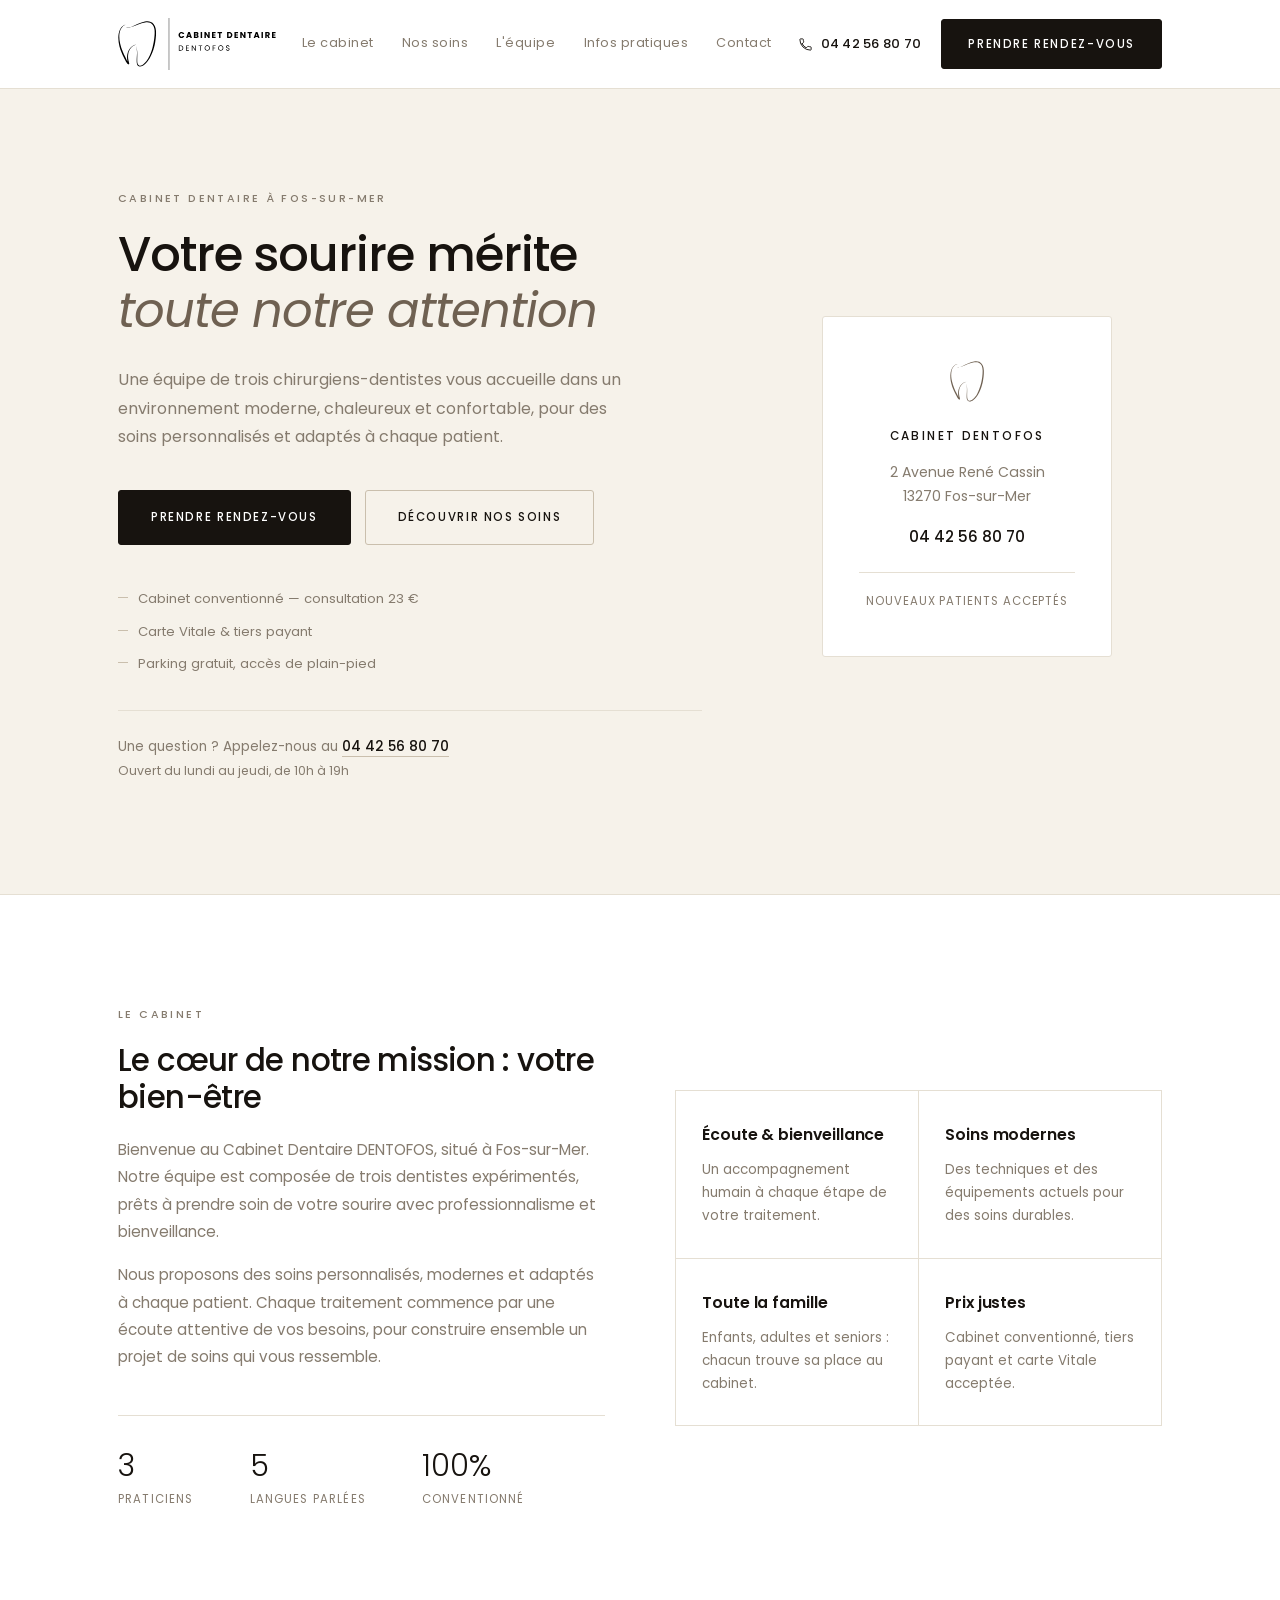
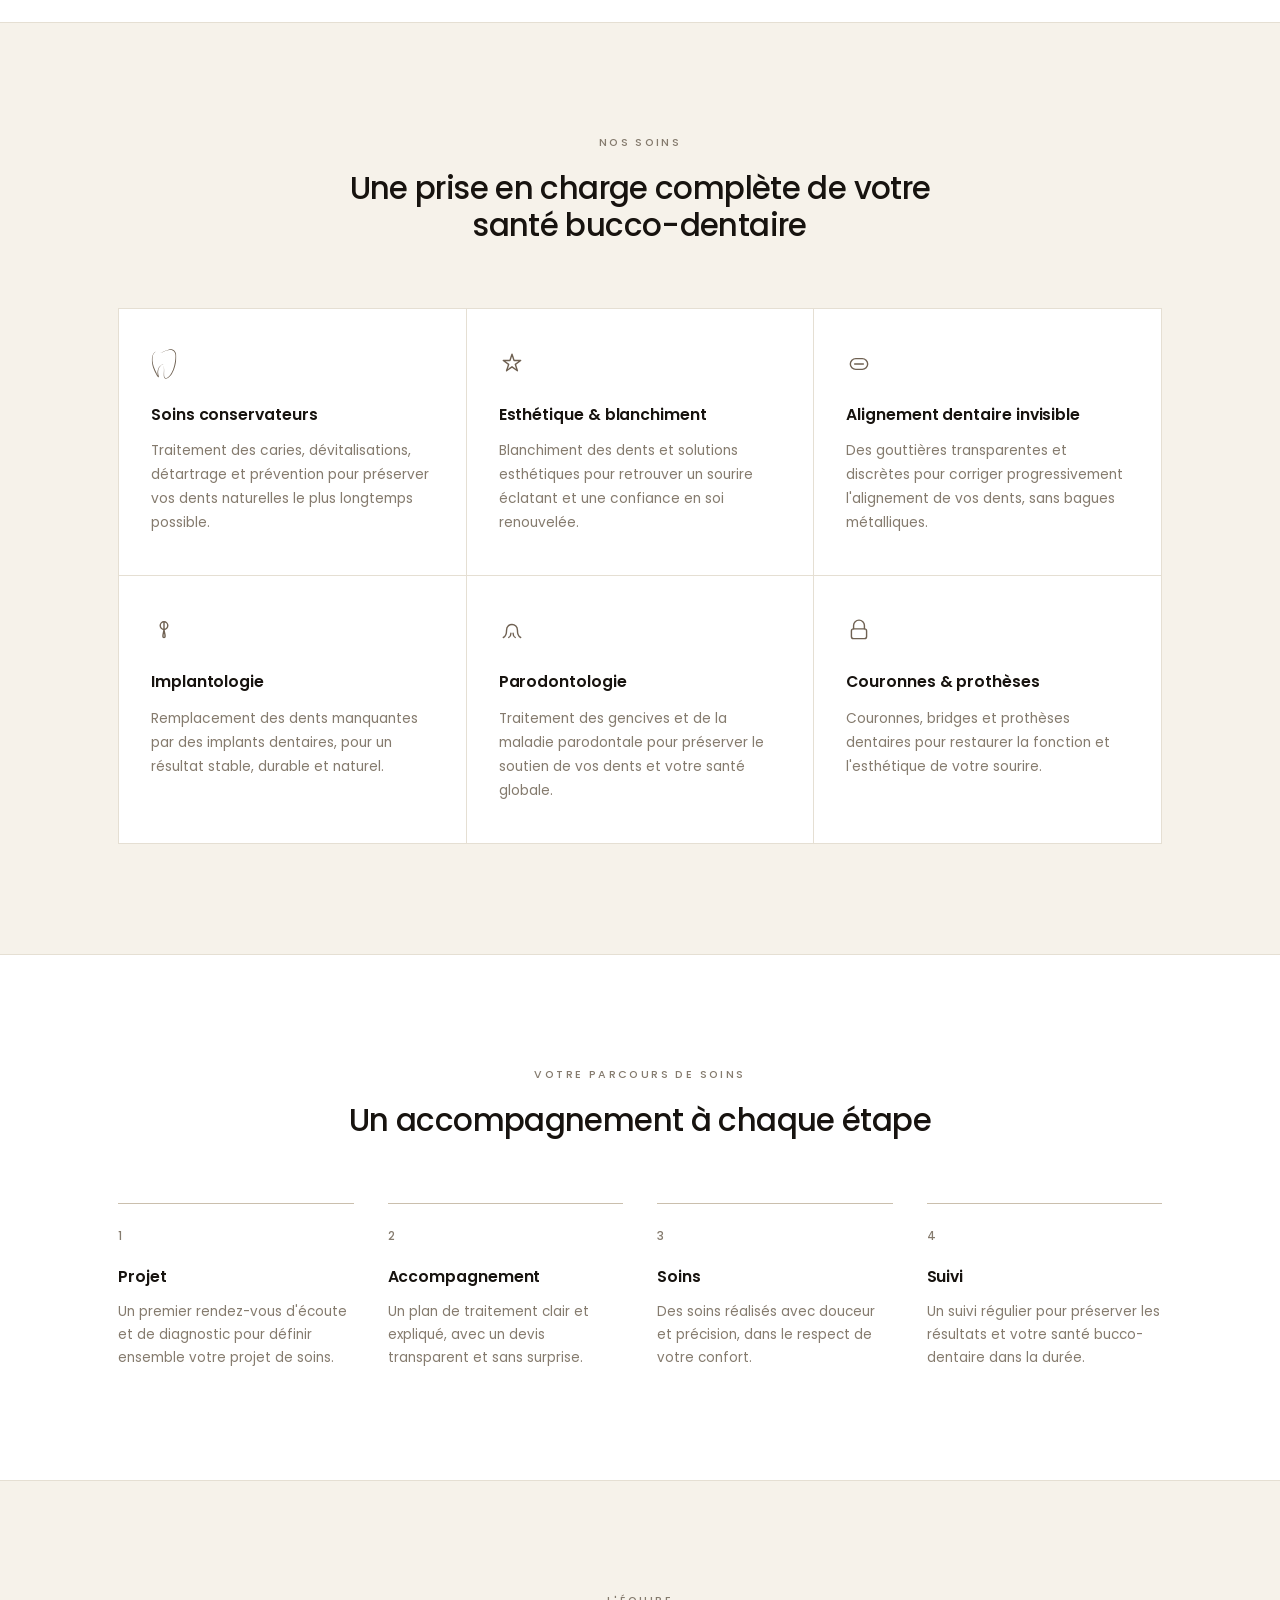
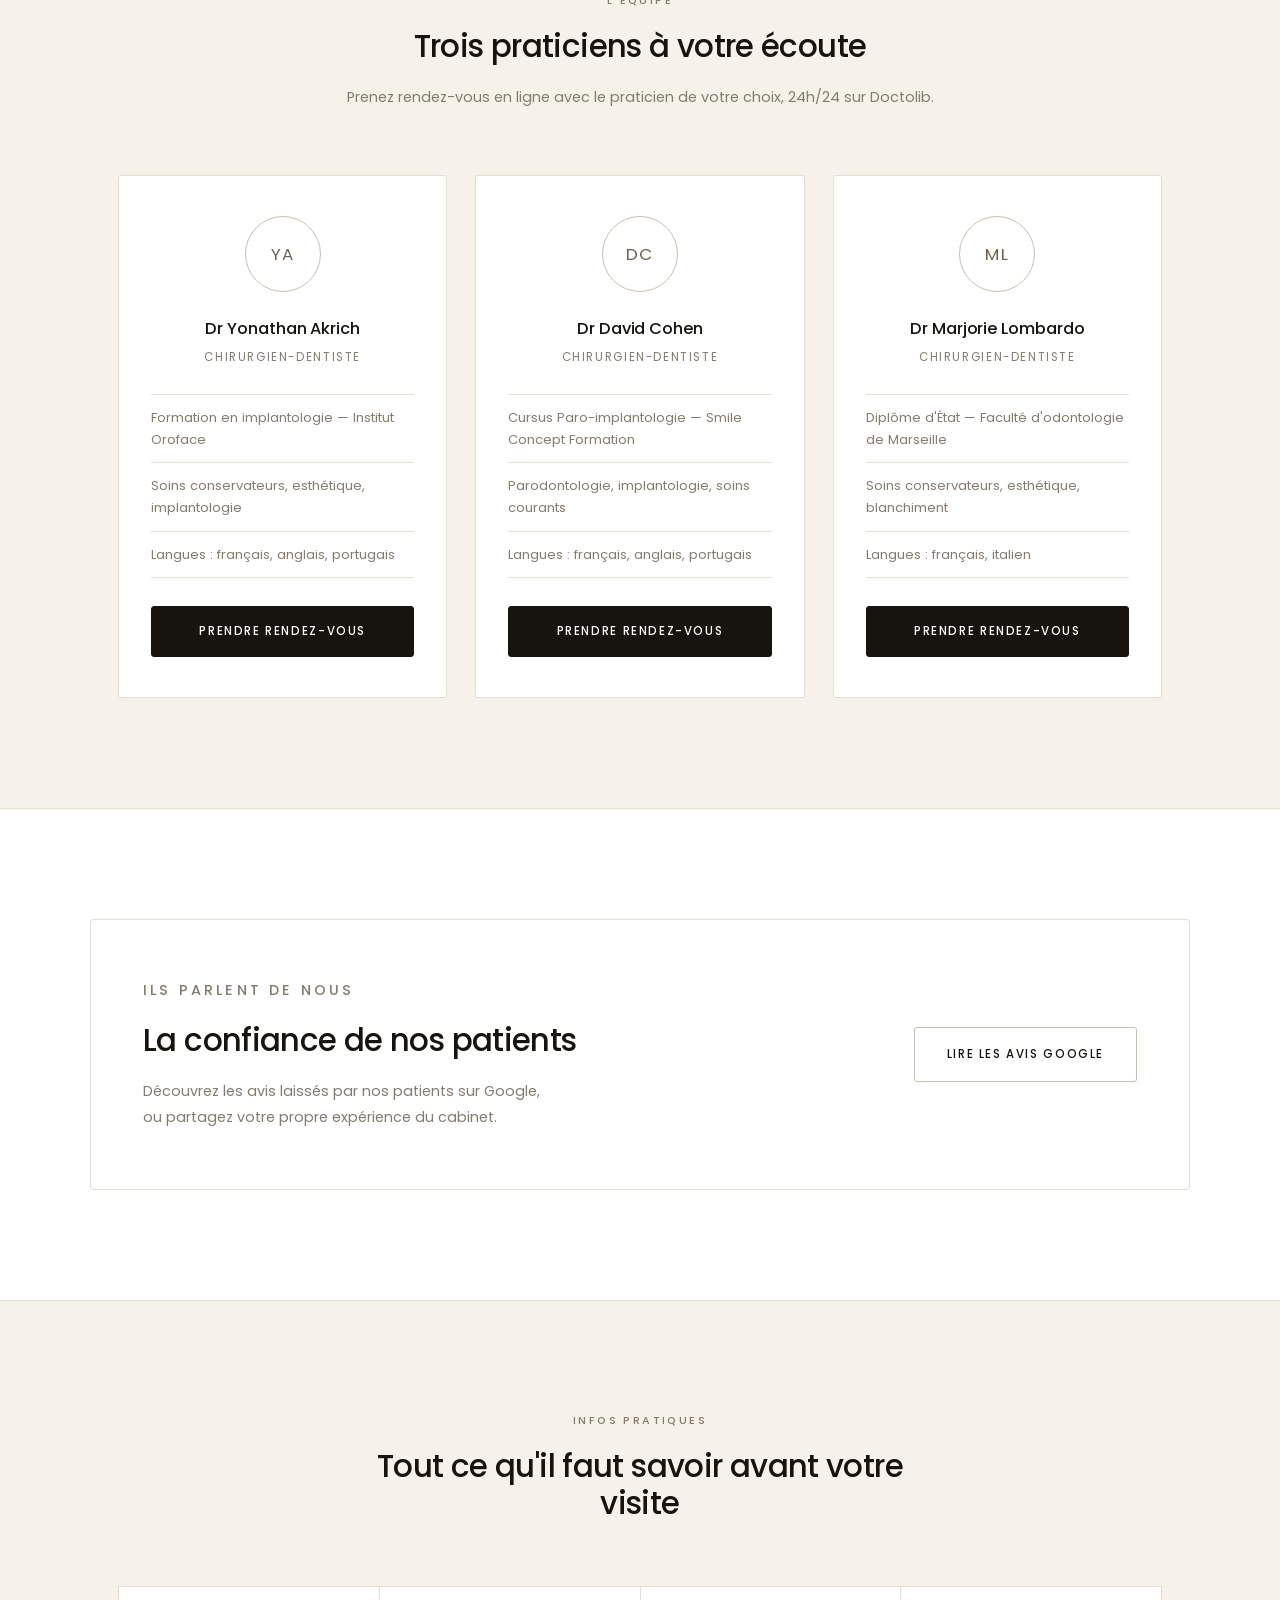
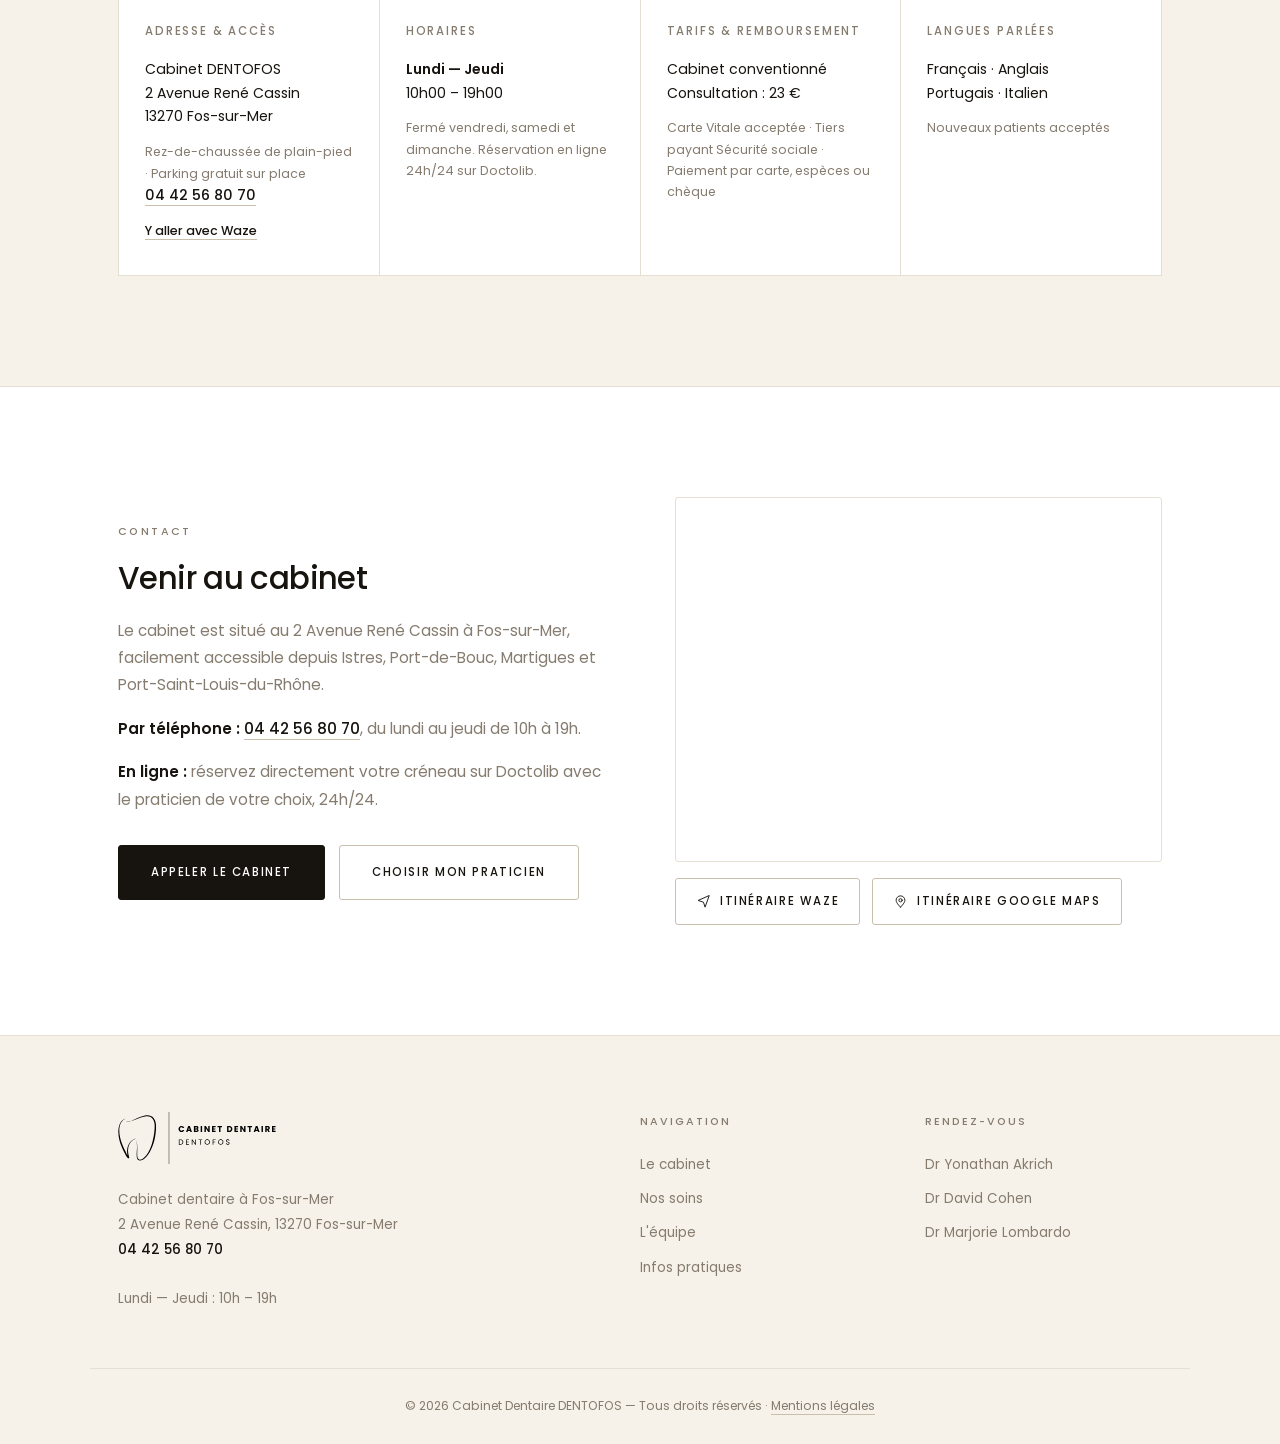
==== commit b8a8d6e6: "Carte en couleur et raccourcis itineraire Waze et Google Maps" ====
--- a/index.html
+++ b/index.html
@@ -8,7 +8,7 @@
   <link rel="preconnect" href="https://fonts.googleapis.com">
   <link rel="preconnect" href="https://fonts.gstatic.com" crossorigin>
   <link href="https://fonts.googleapis.com/css2?family=Poppins:ital,wght@0,300;0,400;0,500;0,600;0,700;0,800;1,400;1,600&display=swap" rel="stylesheet">
-  <link rel="stylesheet" href="assets/style.css?v=2">
+  <link rel="stylesheet" href="assets/style.css?v=3">
   <link rel="icon" href="assets/favicon.svg" type="image/svg+xml">
 </head>
 <body>
@@ -260,6 +260,7 @@
           <p>Cabinet DENTOFOS<br>2 Avenue René Cassin<br>13270 Fos-sur-Mer</p>
           <p class="muted">Rez-de-chaussée de plain-pied · Parking gratuit sur place</p>
           <p><a class="info-tel" href="tel:+33442568070">04 42 56 80 70</a></p>
+          <p class="muted"><a class="info-tel" href="https://waze.com/ul?q=2%20Avenue%20Ren%C3%A9%20Cassin%2013270%20Fos-sur-Mer&navigate=yes" target="_blank" rel="noopener">Y aller avec Waze</a></p>
         </div>
         <div class="info-card">
           <h3>Horaires</h3>
@@ -294,13 +295,25 @@
           <a class="btn btn-ghost btn-lg" href="#equipe">Choisir mon praticien</a>
         </div>
       </div>
-      <div class="map-wrap">
-        <iframe
-          title="Plan d'accès au cabinet DENTOFOS"
-          src="https://www.google.com/maps?q=2+Avenue+Ren%C3%A9+Cassin+13270+Fos-sur-Mer&output=embed"
-          loading="lazy"
-          referrerpolicy="no-referrer-when-downgrade"
-          allowfullscreen></iframe>
+      <div>
+        <div class="map-wrap">
+          <iframe
+            title="Plan d'accès au cabinet DENTOFOS"
+            src="https://www.google.com/maps?q=2+Avenue+Ren%C3%A9+Cassin+13270+Fos-sur-Mer&output=embed"
+            loading="lazy"
+            referrerpolicy="no-referrer-when-downgrade"
+            allowfullscreen></iframe>
+        </div>
+        <div class="map-actions">
+          <a class="btn btn-ghost" href="https://waze.com/ul?q=2%20Avenue%20Ren%C3%A9%20Cassin%2013270%20Fos-sur-Mer&navigate=yes" target="_blank" rel="noopener">
+            <svg viewBox="0 0 24 24" fill="none" stroke="currentColor" stroke-width="1.5" stroke-linecap="round" stroke-linejoin="round" aria-hidden="true"><path d="M21 3L14.5 21l-2.6-7.9L4 10.5z"/></svg>
+            Itinéraire Waze
+          </a>
+          <a class="btn btn-ghost" href="https://www.google.com/maps/dir/?api=1&destination=2+Avenue+Ren%C3%A9+Cassin+13270+Fos-sur-Mer" target="_blank" rel="noopener">
+            <svg viewBox="0 0 24 24" fill="none" stroke="currentColor" stroke-width="1.5" stroke-linecap="round" stroke-linejoin="round" aria-hidden="true"><path d="M12 21s7-6.3 7-11a7 7 0 10-14 0c0 4.7 7 11 7 11z"/><circle cx="12" cy="10" r="2.6"/></svg>
+            Itinéraire Google Maps
+          </a>
+        </div>
       </div>
     </div>
   </section>
--- a/assets/style.css
+++ b/assets/style.css
@@ -260,7 +260,10 @@
   overflow: hidden;
   aspect-ratio: 4 / 3;
 }
-.map-wrap iframe { width: 100%; height: 100%; border: 0; filter: grayscale(1) contrast(.9); }
+.map-wrap iframe { width: 100%; height: 100%; border: 0; }
+.map-actions { display: flex; gap: 12px; flex-wrap: wrap; margin-top: 16px; }
+.map-actions .btn { display: inline-flex; align-items: center; gap: 9px; padding: 12px 20px; }
+.map-actions svg { width: 15px; height: 15px; flex-shrink: 0; }
 
 /* ---------- Pied de page ---------- */
 .site-footer { background: var(--paper-alt); border-top: 1px solid var(--line); padding: 76px 0 0; }
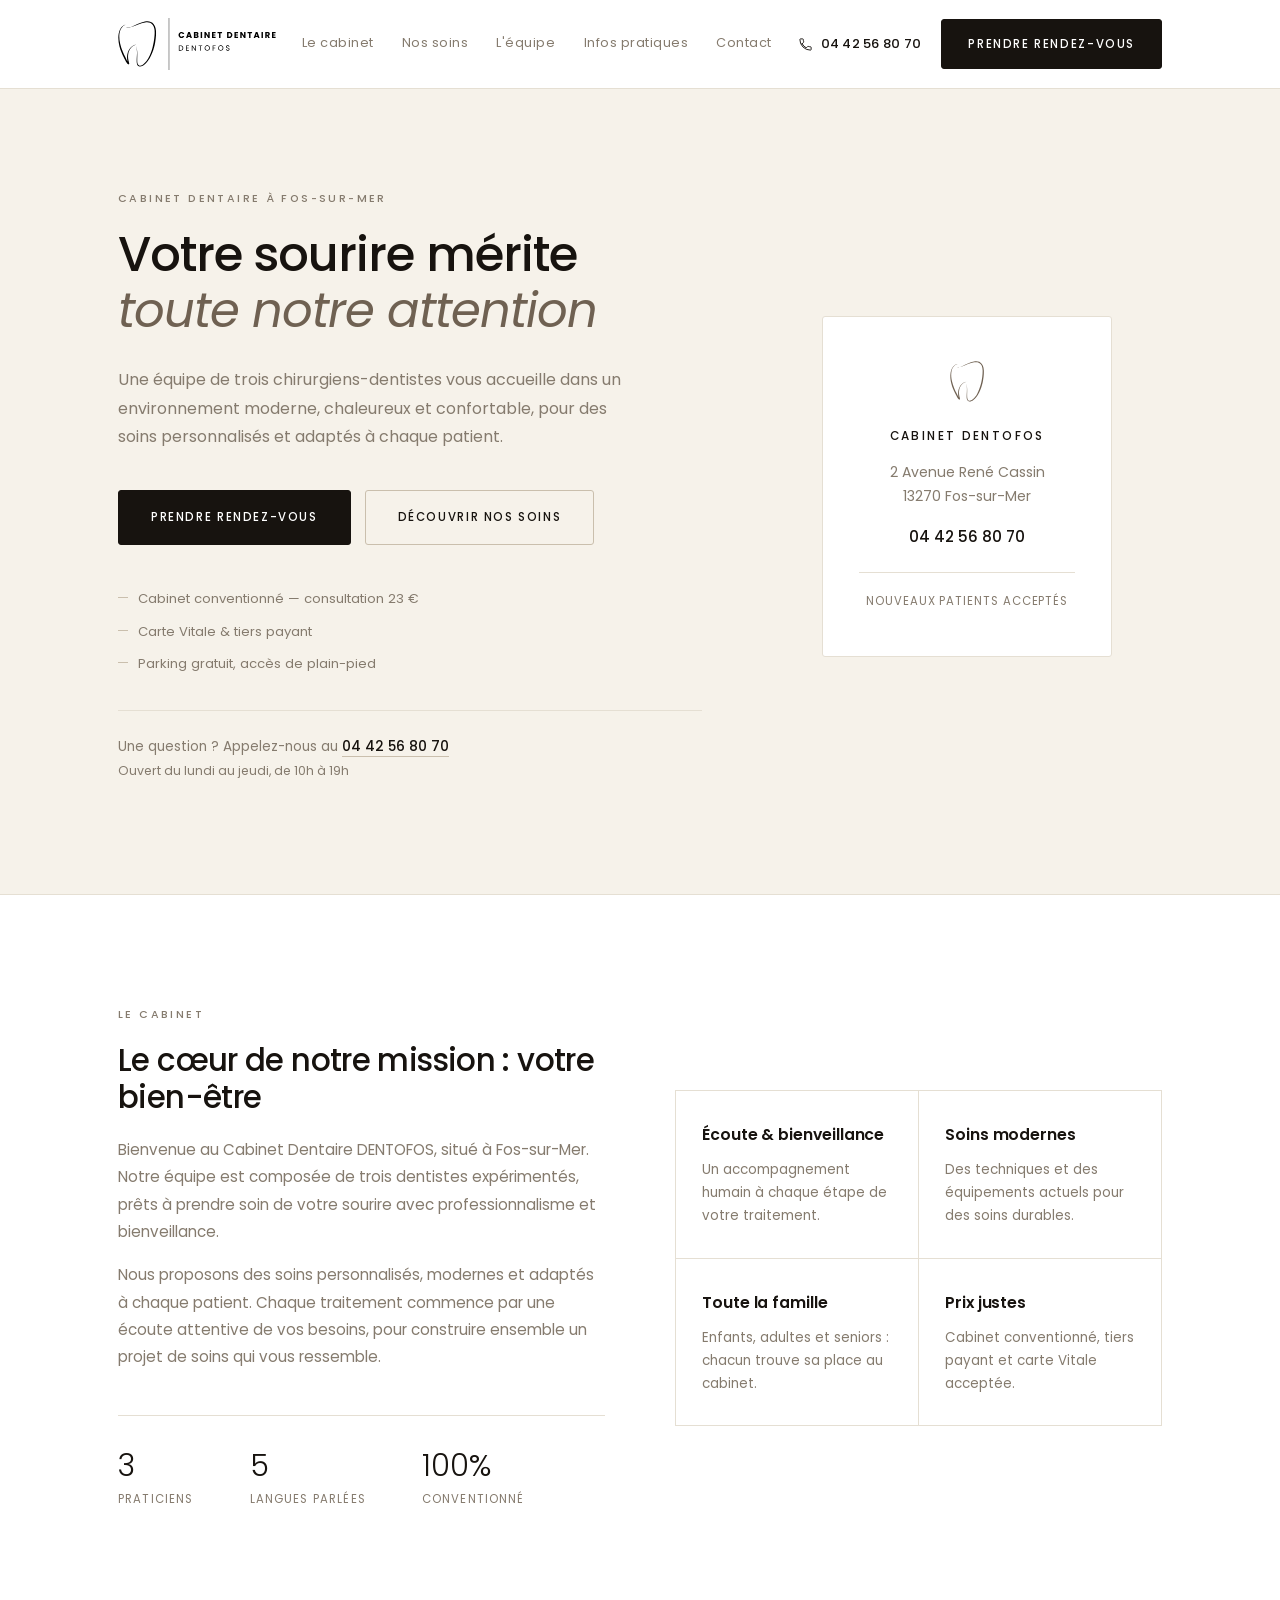
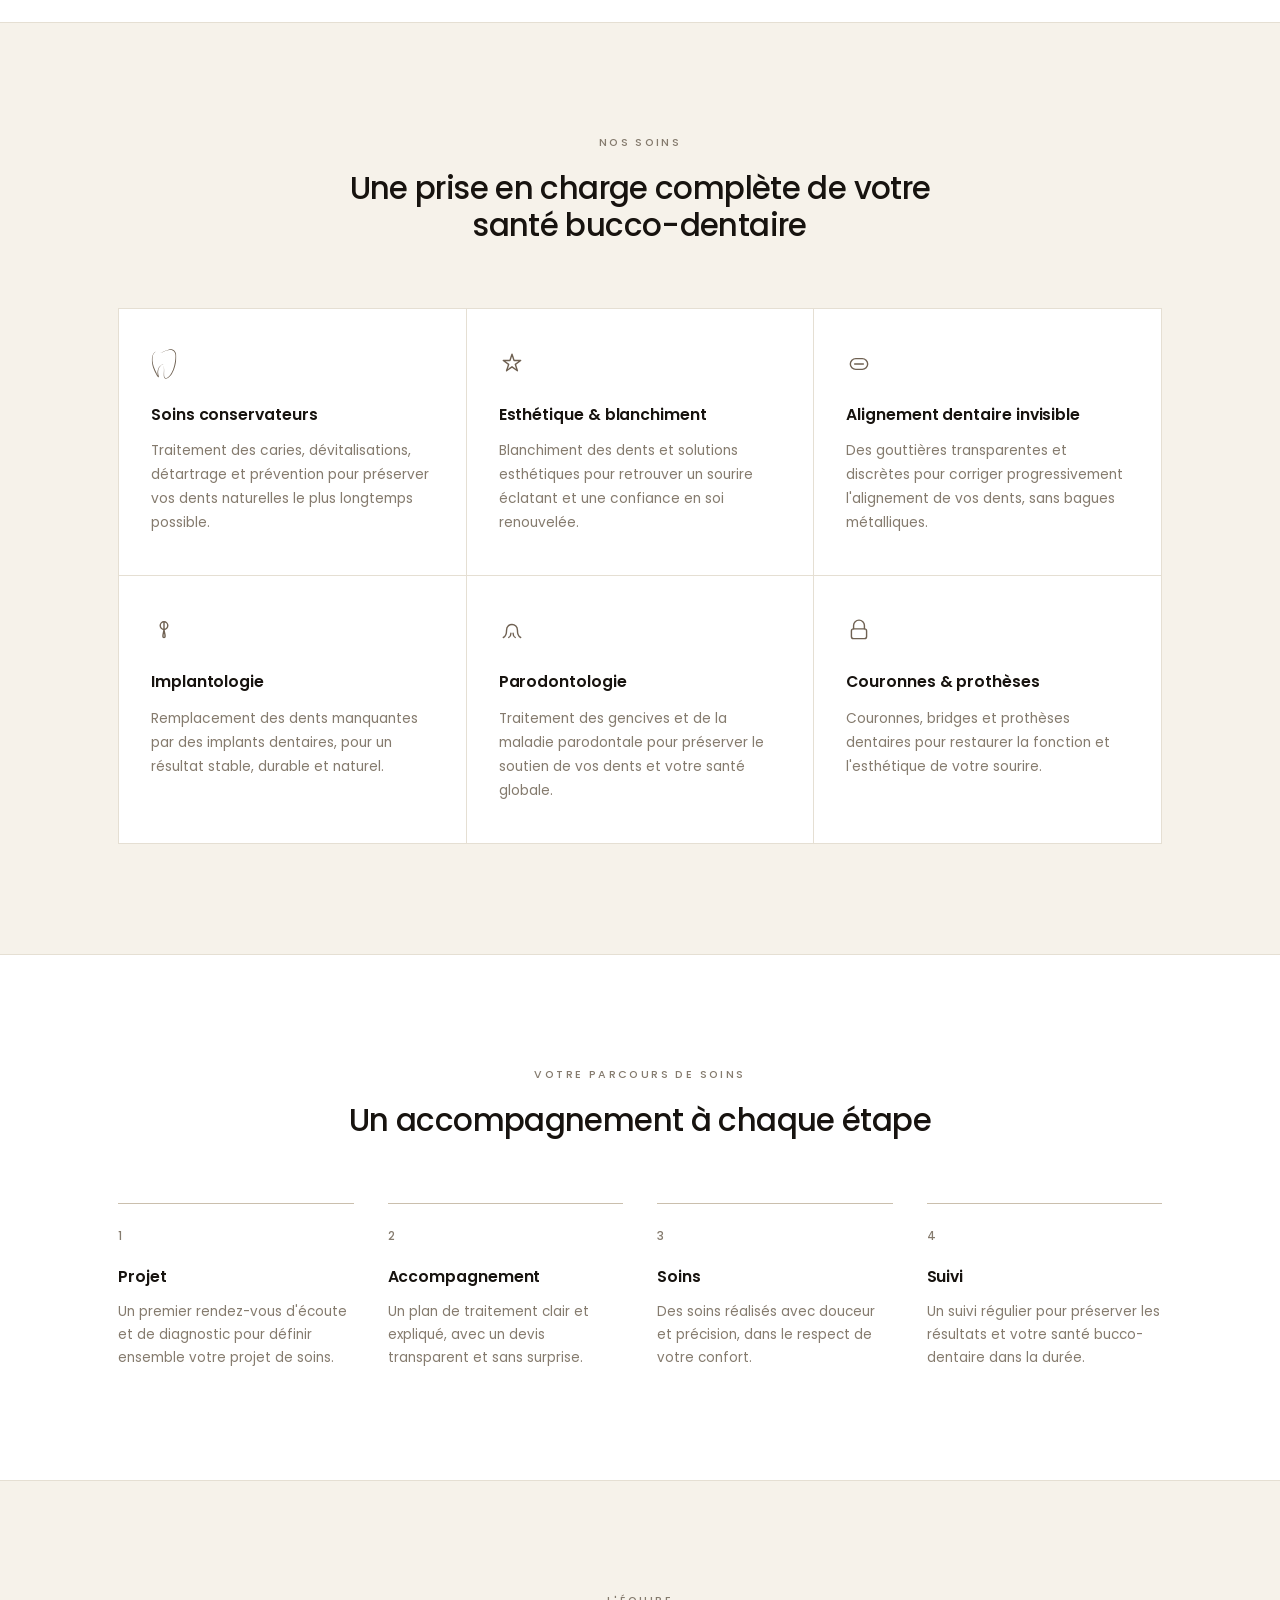
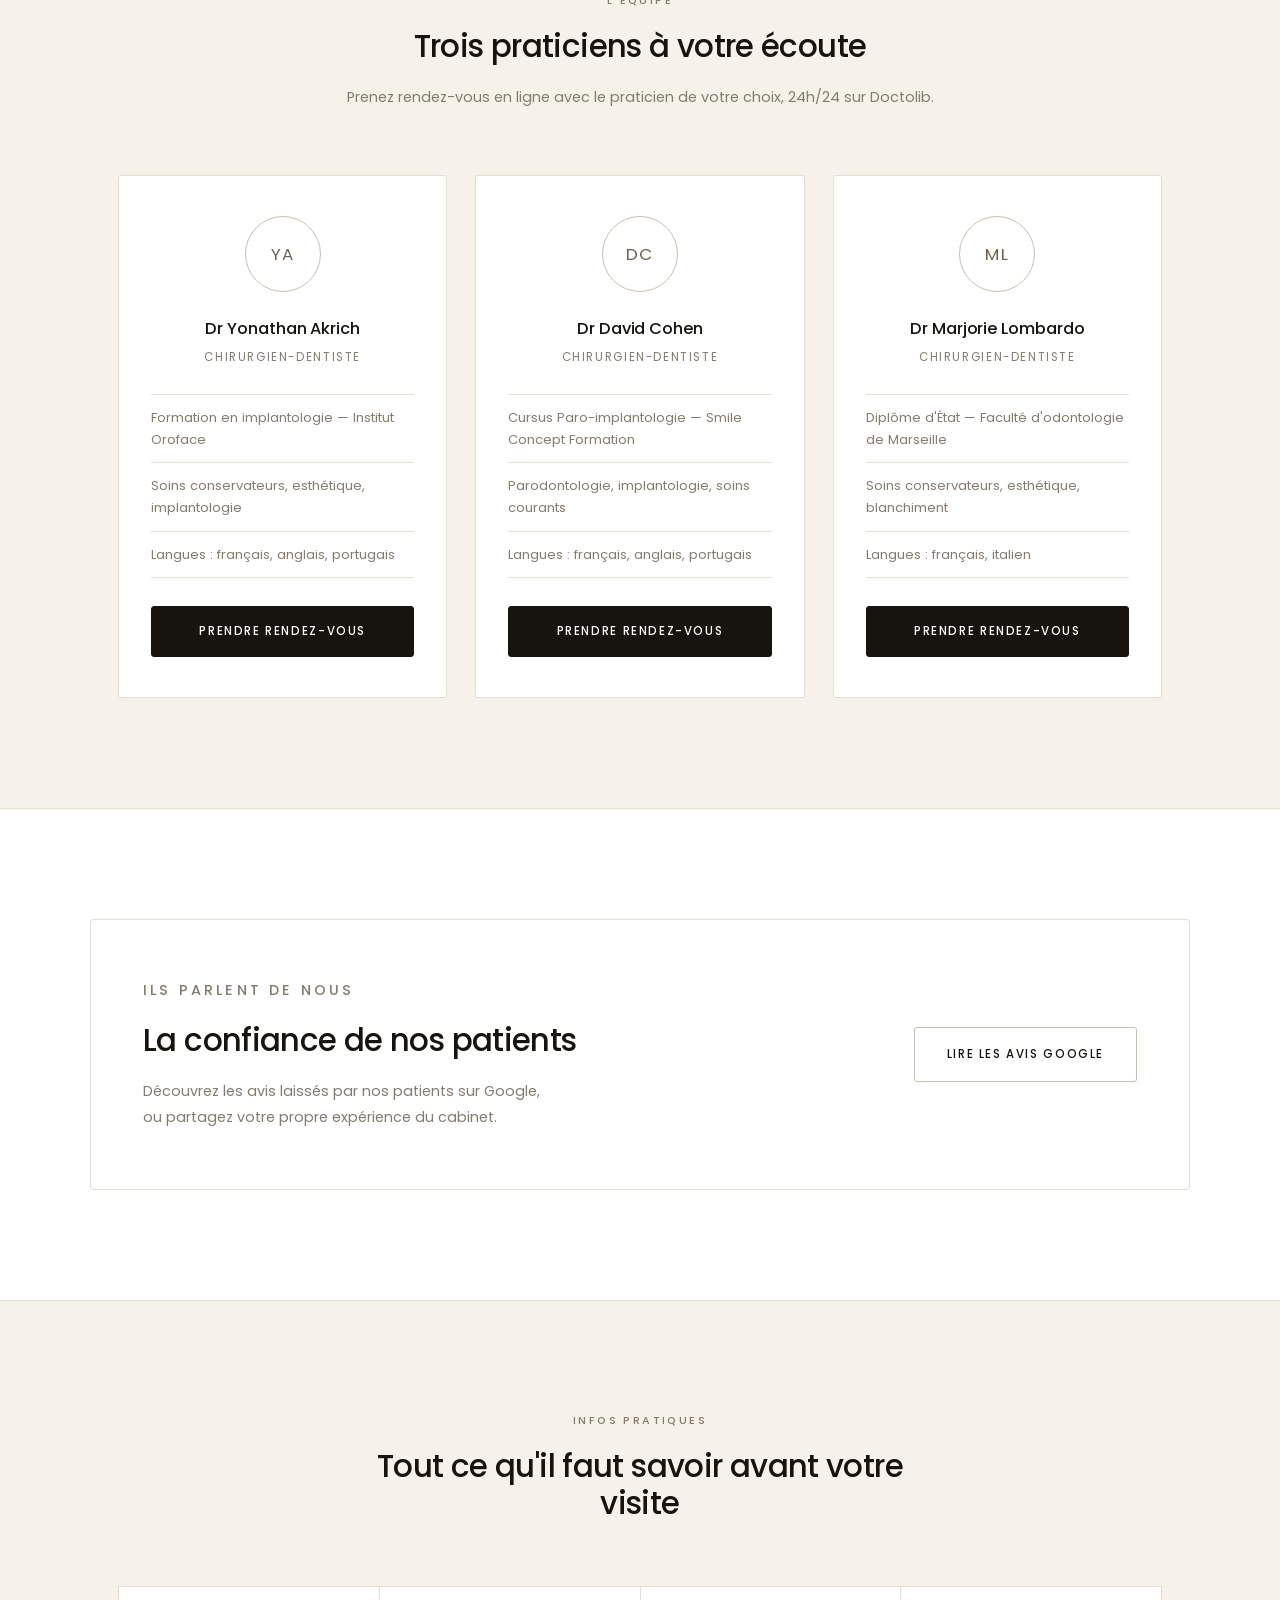
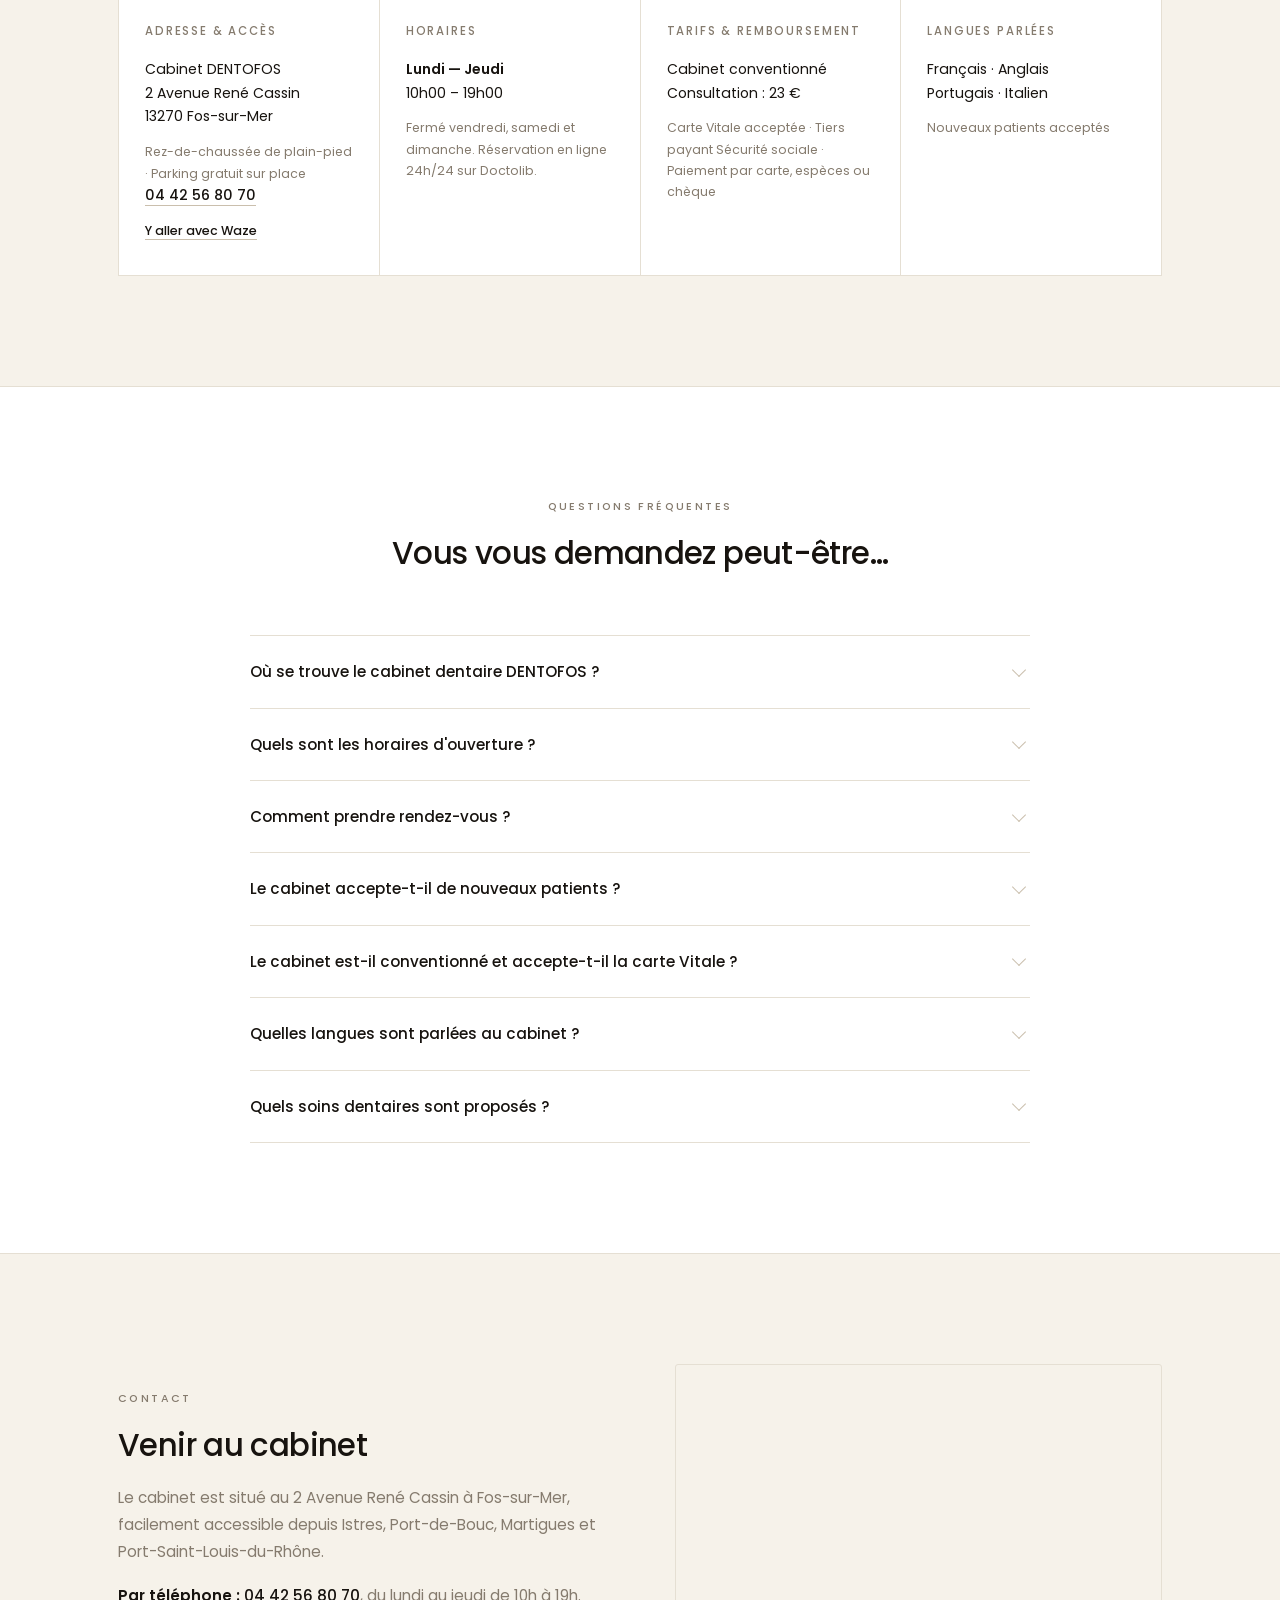
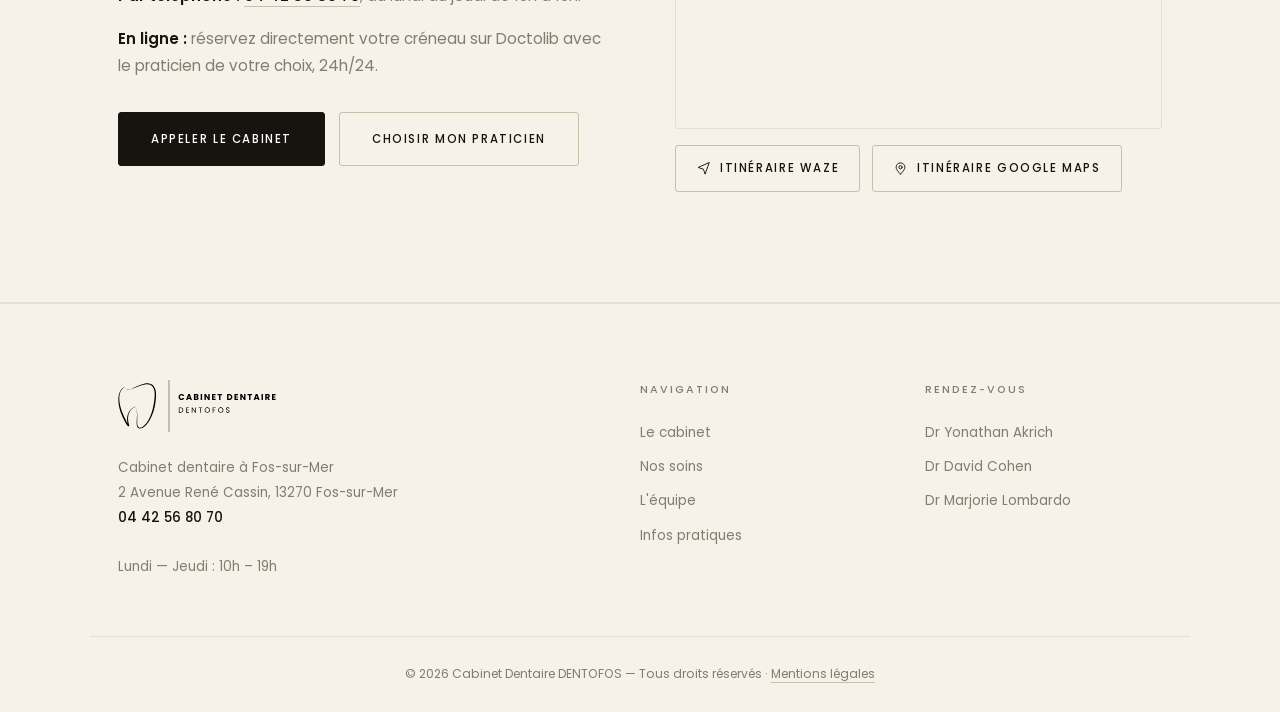
==== commit 7eef9fec: "SEO complet: donnees structurees, FAQ, robots IA, sitemap, llms.txt et image de partage" ====
--- a/index.html
+++ b/index.html
@@ -3,13 +3,193 @@
 <head>
   <meta charset="UTF-8">
   <meta name="viewport" content="width=device-width, initial-scale=1.0">
-  <title>Cabinet Dentaire DENTOFOS — Chirurgiens-dentistes à Fos-sur-Mer</title>
-  <meta name="description" content="Cabinet dentaire DENTOFOS à Fos-sur-Mer : soins dentaires, esthétique, implantologie, alignement invisible. 3 chirurgiens-dentistes. Tél. 04 42 56 80 70, du lundi au jeudi de 10h à 19h. Rendez-vous en ligne sur Doctolib.">
+  <title>Dentiste à Fos-sur-Mer — Cabinet Dentaire DENTOFOS | 04 42 56 80 70</title>
+  <meta name="description" content="Cabinet dentaire DENTOFOS à Fos-sur-Mer (13270) : 3 chirurgiens-dentistes conventionnés. Soins, implantologie, parodontologie, blanchiment, alignement invisible. Ouvert du lundi au jeudi 10h-19h. Tél. 04 42 56 80 70. Rendez-vous en ligne sur Doctolib.">
+  <meta name="keywords" content="dentiste Fos-sur-Mer, chirurgien-dentiste 13270, cabinet dentaire Fos-sur-Mer, implantologie Fos-sur-Mer, blanchiment dentaire, aligneurs invisibles, dentiste Istres, dentiste Port-de-Bouc">
+  <meta name="robots" content="index, follow, max-image-preview:large, max-snippet:-1">
+  <meta name="author" content="Cabinet Dentaire DENTOFOS">
+  <meta name="geo.region" content="FR-13">
+  <meta name="geo.placename" content="Fos-sur-Mer">
+  <meta name="geo.position" content="43.4533065;4.9434024">
+  <meta name="ICBM" content="43.4533065, 4.9434024">
+
+  <!-- Adresse canonique : à remplacer par le domaine définitif une fois acheté -->
+  <link rel="canonical" href="https://project-3a44ff94-4f4c-43e0-bca.web.app/">
+
+  <meta property="og:type" content="website">
+  <meta property="og:locale" content="fr_FR">
+  <meta property="og:site_name" content="Cabinet Dentaire DENTOFOS">
+  <meta property="og:title" content="Dentiste à Fos-sur-Mer — Cabinet Dentaire DENTOFOS">
+  <meta property="og:description" content="3 chirurgiens-dentistes conventionnés à Fos-sur-Mer. Soins, implantologie, esthétique. Ouvert du lundi au jeudi 10h-19h. Tél. 04 42 56 80 70.">
+  <meta property="og:url" content="https://project-3a44ff94-4f4c-43e0-bca.web.app/">
+  <meta property="og:image" content="https://project-3a44ff94-4f4c-43e0-bca.web.app/assets/og-image.png">
+  <meta property="og:image:width" content="1200">
+  <meta property="og:image:height" content="630">
+  <meta property="og:image:alt" content="Cabinet Dentaire DENTOFOS, Fos-sur-Mer">
+  <meta name="twitter:card" content="summary_large_image">
+  <meta name="twitter:title" content="Dentiste à Fos-sur-Mer — Cabinet Dentaire DENTOFOS">
+  <meta name="twitter:description" content="3 chirurgiens-dentistes conventionnés à Fos-sur-Mer. Ouvert du lundi au jeudi 10h-19h.">
+  <meta name="twitter:image" content="https://project-3a44ff94-4f4c-43e0-bca.web.app/assets/og-image.png">
+
   <link rel="preconnect" href="https://fonts.googleapis.com">
   <link rel="preconnect" href="https://fonts.gstatic.com" crossorigin>
   <link href="https://fonts.googleapis.com/css2?family=Poppins:ital,wght@0,300;0,400;0,500;0,600;0,700;0,800;1,400;1,600&display=swap" rel="stylesheet">
-  <link rel="stylesheet" href="assets/style.css?v=3">
+  <link rel="stylesheet" href="assets/style.css?v=4">
   <link rel="icon" href="assets/favicon.svg" type="image/svg+xml">
+
+  <script type="application/ld+json">
+  {
+    "@context": "https://schema.org",
+    "@graph": [
+      {
+        "@type": ["Dentist", "MedicalBusiness", "LocalBusiness"],
+        "@id": "https://project-3a44ff94-4f4c-43e0-bca.web.app/#cabinet",
+        "name": "Cabinet Dentaire DENTOFOS",
+        "alternateName": "DENTOFOS",
+        "description": "Cabinet dentaire situé à Fos-sur-Mer (13270), composé de trois chirurgiens-dentistes conventionnés. Soins conservateurs, esthétique et blanchiment, alignement dentaire invisible, implantologie, parodontologie, couronnes et prothèses.",
+        "url": "https://project-3a44ff94-4f4c-43e0-bca.web.app/",
+        "logo": "https://project-3a44ff94-4f4c-43e0-bca.web.app/assets/logo.svg",
+        "image": "https://project-3a44ff94-4f4c-43e0-bca.web.app/assets/og-image.png",
+        "telephone": "+33442568070",
+        "email": "cabinetdentofos@gmail.com",
+        "medicalSpecialty": "Dentistry",
+        "priceRange": "€",
+        "currenciesAccepted": "EUR",
+        "paymentAccepted": "Espèces, Carte bancaire, Chèque, Carte Vitale, Tiers payant Sécurité sociale",
+        "isAcceptingNewPatients": true,
+        "address": {
+          "@type": "PostalAddress",
+          "streetAddress": "2 Avenue René Cassin",
+          "postalCode": "13270",
+          "addressLocality": "Fos-sur-Mer",
+          "addressRegion": "Bouches-du-Rhône",
+          "addressCountry": "FR"
+        },
+        "geo": {
+          "@type": "GeoCoordinates",
+          "latitude": 43.4533065,
+          "longitude": 4.9434024
+        },
+        "hasMap": "https://www.google.com/maps/search/?api=1&query=2+Avenue+Ren%C3%A9+Cassin+13270+Fos-sur-Mer",
+        "openingHoursSpecification": [
+          {
+            "@type": "OpeningHoursSpecification",
+            "dayOfWeek": ["Monday", "Tuesday", "Wednesday", "Thursday"],
+            "opens": "10:00",
+            "closes": "19:00"
+          }
+        ],
+        "availableLanguage": ["fr", "en", "pt", "it"],
+        "areaServed": [
+          { "@type": "City", "name": "Fos-sur-Mer" },
+          { "@type": "City", "name": "Istres" },
+          { "@type": "City", "name": "Port-de-Bouc" },
+          { "@type": "City", "name": "Martigues" },
+          { "@type": "City", "name": "Port-Saint-Louis-du-Rhône" }
+        ],
+        "amenityFeature": [
+          { "@type": "LocationFeatureSpecification", "name": "Parking gratuit", "value": true },
+          { "@type": "LocationFeatureSpecification", "name": "Accès de plain-pied", "value": true }
+        ],
+        "availableService": [
+          { "@type": "MedicalProcedure", "name": "Soins conservateurs", "description": "Traitement des caries, dévitalisations, détartrage et prévention." },
+          { "@type": "MedicalProcedure", "name": "Blanchiment dentaire", "description": "Éclaircissement des dents et solutions esthétiques." },
+          { "@type": "MedicalProcedure", "name": "Alignement dentaire invisible", "description": "Gouttières transparentes pour corriger l'alignement des dents." },
+          { "@type": "MedicalProcedure", "name": "Implantologie", "description": "Remplacement des dents manquantes par des implants dentaires." },
+          { "@type": "MedicalProcedure", "name": "Parodontologie", "description": "Traitement des gencives et de la maladie parodontale." },
+          { "@type": "MedicalProcedure", "name": "Couronnes et prothèses", "description": "Couronnes, bridges et prothèses dentaires." }
+        ],
+        "employee": [
+          {
+            "@type": "Physician",
+            "name": "Dr Yonathan Akrich",
+            "jobTitle": "Chirurgien-dentiste",
+            "medicalSpecialty": "Dentistry",
+            "identifier": { "@type": "PropertyValue", "name": "RPPS", "value": "10109385517" },
+            "knowsLanguage": ["fr", "en", "pt"],
+            "url": "https://www.doctolib.fr/dentiste/marseille/yonathan-akrich"
+          },
+          {
+            "@type": "Physician",
+            "name": "Dr David Cohen",
+            "jobTitle": "Chirurgien-dentiste",
+            "medicalSpecialty": "Dentistry",
+            "identifier": { "@type": "PropertyValue", "name": "RPPS", "value": "10108310631" },
+            "knowsLanguage": ["fr", "en", "pt"],
+            "url": "https://www.doctolib.fr/dentiste/marseille/david-cohen-marseille-13"
+          },
+          {
+            "@type": "Physician",
+            "name": "Dr Marjorie Lombardo",
+            "jobTitle": "Chirurgien-dentiste",
+            "medicalSpecialty": "Dentistry",
+            "identifier": { "@type": "PropertyValue", "name": "RPPS", "value": "10108969253" },
+            "knowsLanguage": ["fr", "it"],
+            "url": "https://www.doctolib.fr/dentiste/fos-sur-mer/marjorie-lombardo"
+          }
+        ],
+        "potentialAction": {
+          "@type": "ReserveAction",
+          "name": "Prendre rendez-vous",
+          "target": {
+            "@type": "EntryPoint",
+            "urlTemplate": "https://www.doctolib.fr/dentiste/fos-sur-mer/marjorie-lombardo",
+            "actionPlatform": ["http://schema.org/DesktopWebPlatform", "http://schema.org/MobileWebPlatform"]
+          }
+        }
+      },
+      {
+        "@type": "WebSite",
+        "@id": "https://project-3a44ff94-4f4c-43e0-bca.web.app/#site",
+        "url": "https://project-3a44ff94-4f4c-43e0-bca.web.app/",
+        "name": "Cabinet Dentaire DENTOFOS",
+        "inLanguage": "fr-FR",
+        "publisher": { "@id": "https://project-3a44ff94-4f4c-43e0-bca.web.app/#cabinet" }
+      },
+      {
+        "@type": "FAQPage",
+        "@id": "https://project-3a44ff94-4f4c-43e0-bca.web.app/#faq",
+        "mainEntity": [
+          {
+            "@type": "Question",
+            "name": "Où se trouve le cabinet dentaire DENTOFOS ?",
+            "acceptedAnswer": { "@type": "Answer", "text": "Le cabinet DENTOFOS est situé au 2 Avenue René Cassin, 13270 Fos-sur-Mer, dans les Bouches-du-Rhône. L'accès se fait de plain-pied, au rez-de-chaussée, avec un parking gratuit sur place." }
+          },
+          {
+            "@type": "Question",
+            "name": "Quels sont les horaires d'ouverture du cabinet ?",
+            "acceptedAnswer": { "@type": "Answer", "text": "Le cabinet est ouvert du lundi au jeudi, de 10h00 à 19h00. Il est fermé le vendredi, le samedi et le dimanche. La prise de rendez-vous en ligne reste possible 24h/24 sur Doctolib." }
+          },
+          {
+            "@type": "Question",
+            "name": "Comment prendre rendez-vous chez un dentiste à Fos-sur-Mer ?",
+            "acceptedAnswer": { "@type": "Answer", "text": "Vous pouvez appeler le cabinet au 04 42 56 80 70 du lundi au jeudi entre 10h et 19h, ou réserver directement en ligne sur Doctolib avec le praticien de votre choix, à toute heure." }
+          },
+          {
+            "@type": "Question",
+            "name": "Le cabinet accepte-t-il de nouveaux patients ?",
+            "acceptedAnswer": { "@type": "Answer", "text": "Oui, les trois chirurgiens-dentistes du cabinet DENTOFOS acceptent de nouveaux patients, adultes comme enfants." }
+          },
+          {
+            "@type": "Question",
+            "name": "Le cabinet est-il conventionné et accepte-t-il la carte Vitale ?",
+            "acceptedAnswer": { "@type": "Answer", "text": "Oui. Le cabinet est conventionné, la consultation est à 23 €. La carte Vitale est acceptée et le tiers payant Sécurité sociale est pratiqué. Les règlements se font en espèces, par carte bancaire ou par chèque." }
+          },
+          {
+            "@type": "Question",
+            "name": "Quelles langues sont parlées au cabinet ?",
+            "acceptedAnswer": { "@type": "Answer", "text": "Les praticiens du cabinet parlent français, anglais, portugais et italien." }
+          },
+          {
+            "@type": "Question",
+            "name": "Quels soins dentaires sont proposés au cabinet DENTOFOS ?",
+            "acceptedAnswer": { "@type": "Answer", "text": "Le cabinet propose des soins conservateurs (caries, dévitalisations, détartrage), de l'esthétique dentaire et du blanchiment, de l'alignement dentaire invisible par gouttières transparentes, de l'implantologie, de la parodontologie, ainsi que des couronnes, bridges et prothèses." }
+          }
+        ]
+      }
+    ]
+  }
+  </script>
 </head>
 <body>
 
@@ -281,8 +461,48 @@
     </div>
   </section>
 
+  <!-- ============ FAQ ============ -->
+  <section class="section" id="faq">
+    <div class="container">
+      <div class="section-head">
+        <p class="eyebrow">Questions fréquentes</p>
+        <h2>Vous vous demandez peut-être…</h2>
+      </div>
+      <div class="faq-list">
+        <details>
+          <summary>Où se trouve le cabinet dentaire DENTOFOS&nbsp;?</summary>
+          <p>Le cabinet est situé au 2 Avenue René Cassin, 13270 Fos-sur-Mer, dans les Bouches-du-Rhône. L'accès se fait de plain-pied, au rez-de-chaussée, avec un parking gratuit sur place.</p>
+        </details>
+        <details>
+          <summary>Quels sont les horaires d'ouverture&nbsp;?</summary>
+          <p>Le cabinet est ouvert du lundi au jeudi, de 10h00 à 19h00. Il est fermé le vendredi, le samedi et le dimanche. La prise de rendez-vous en ligne reste possible 24h/24 sur Doctolib.</p>
+        </details>
+        <details>
+          <summary>Comment prendre rendez-vous&nbsp;?</summary>
+          <p>Vous pouvez appeler le cabinet au <a href="tel:+33442568070">04 42 56 80 70</a> du lundi au jeudi entre 10h et 19h, ou réserver directement en ligne sur Doctolib avec le praticien de votre choix, à toute heure.</p>
+        </details>
+        <details>
+          <summary>Le cabinet accepte-t-il de nouveaux patients&nbsp;?</summary>
+          <p>Oui. Les trois chirurgiens-dentistes du cabinet acceptent de nouveaux patients, adultes comme enfants.</p>
+        </details>
+        <details>
+          <summary>Le cabinet est-il conventionné et accepte-t-il la carte Vitale&nbsp;?</summary>
+          <p>Oui. Le cabinet est conventionné, la consultation est à 23&nbsp;€. La carte Vitale est acceptée et le tiers payant Sécurité sociale est pratiqué. Les règlements se font en espèces, par carte bancaire ou par chèque.</p>
+        </details>
+        <details>
+          <summary>Quelles langues sont parlées au cabinet&nbsp;?</summary>
+          <p>Les praticiens parlent français, anglais, portugais et italien.</p>
+        </details>
+        <details>
+          <summary>Quels soins dentaires sont proposés&nbsp;?</summary>
+          <p>Soins conservateurs (caries, dévitalisations, détartrage), esthétique dentaire et blanchiment, alignement dentaire invisible par gouttières transparentes, implantologie, parodontologie, ainsi que couronnes, bridges et prothèses.</p>
+        </details>
+      </div>
+    </div>
+  </section>
+
   <!-- ============ CONTACT ============ -->
-  <section class="section" id="contact">
+  <section class="section section-alt" id="contact">
     <div class="container split">
       <div>
         <p class="eyebrow">Contact</p>
--- a/assets/style.css
+++ b/assets/style.css
@@ -251,6 +251,34 @@
 .info-card .muted { margin-top: 12px; font-size: .78rem; color: var(--ink-soft); }
 .info-tel { font-weight: 500; color: var(--ink); border-bottom: 1px solid var(--line-strong); }
 .info-tel:hover { border-bottom-color: var(--ink); }
+
+/* ---------- FAQ ---------- */
+.faq-list { max-width: 780px; margin: 0 auto; border-top: 1px solid var(--line); }
+.faq-list details { border-bottom: 1px solid var(--line); }
+.faq-list summary {
+  list-style: none;
+  cursor: pointer;
+  padding: 22px 40px 22px 0;
+  position: relative;
+  font-size: .95rem;
+  font-weight: 500;
+  color: var(--ink);
+  transition: color .2s;
+}
+.faq-list summary::-webkit-details-marker { display: none; }
+.faq-list summary:hover { color: var(--accent); }
+.faq-list summary::after {
+  content: '';
+  position: absolute; right: 6px; top: 50%;
+  width: 9px; height: 9px;
+  border-right: 1px solid var(--line-strong);
+  border-bottom: 1px solid var(--line-strong);
+  transform: translateY(-70%) rotate(45deg);
+  transition: transform .25s ease;
+}
+.faq-list details[open] summary::after { transform: translateY(-20%) rotate(-135deg); }
+.faq-list details p { padding: 0 40px 24px 0; font-size: .88rem; line-height: 1.8; }
+.faq-list details p a { color: var(--ink); border-bottom: 1px solid var(--line-strong); }
 
 /* ---------- Contact ---------- */
 .contact-cta { display: flex; gap: 14px; flex-wrap: wrap; margin-top: 32px; }
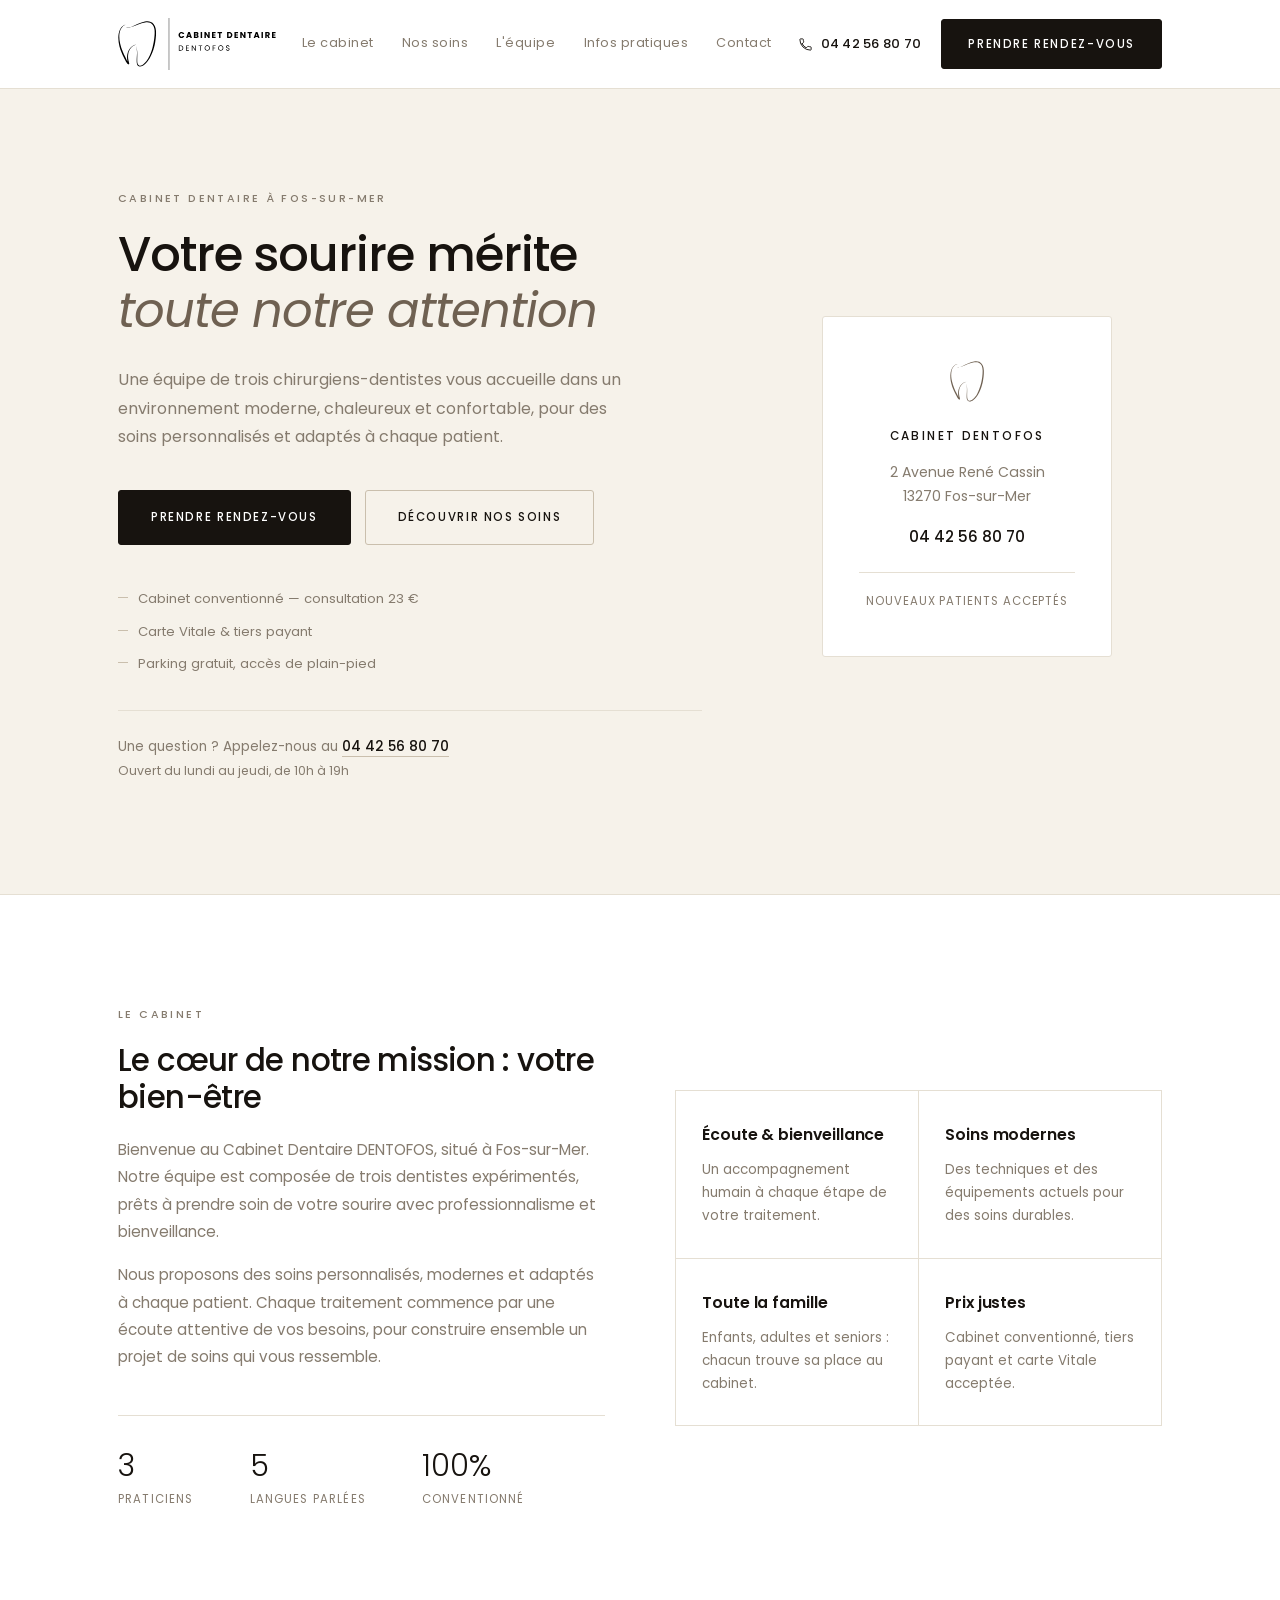
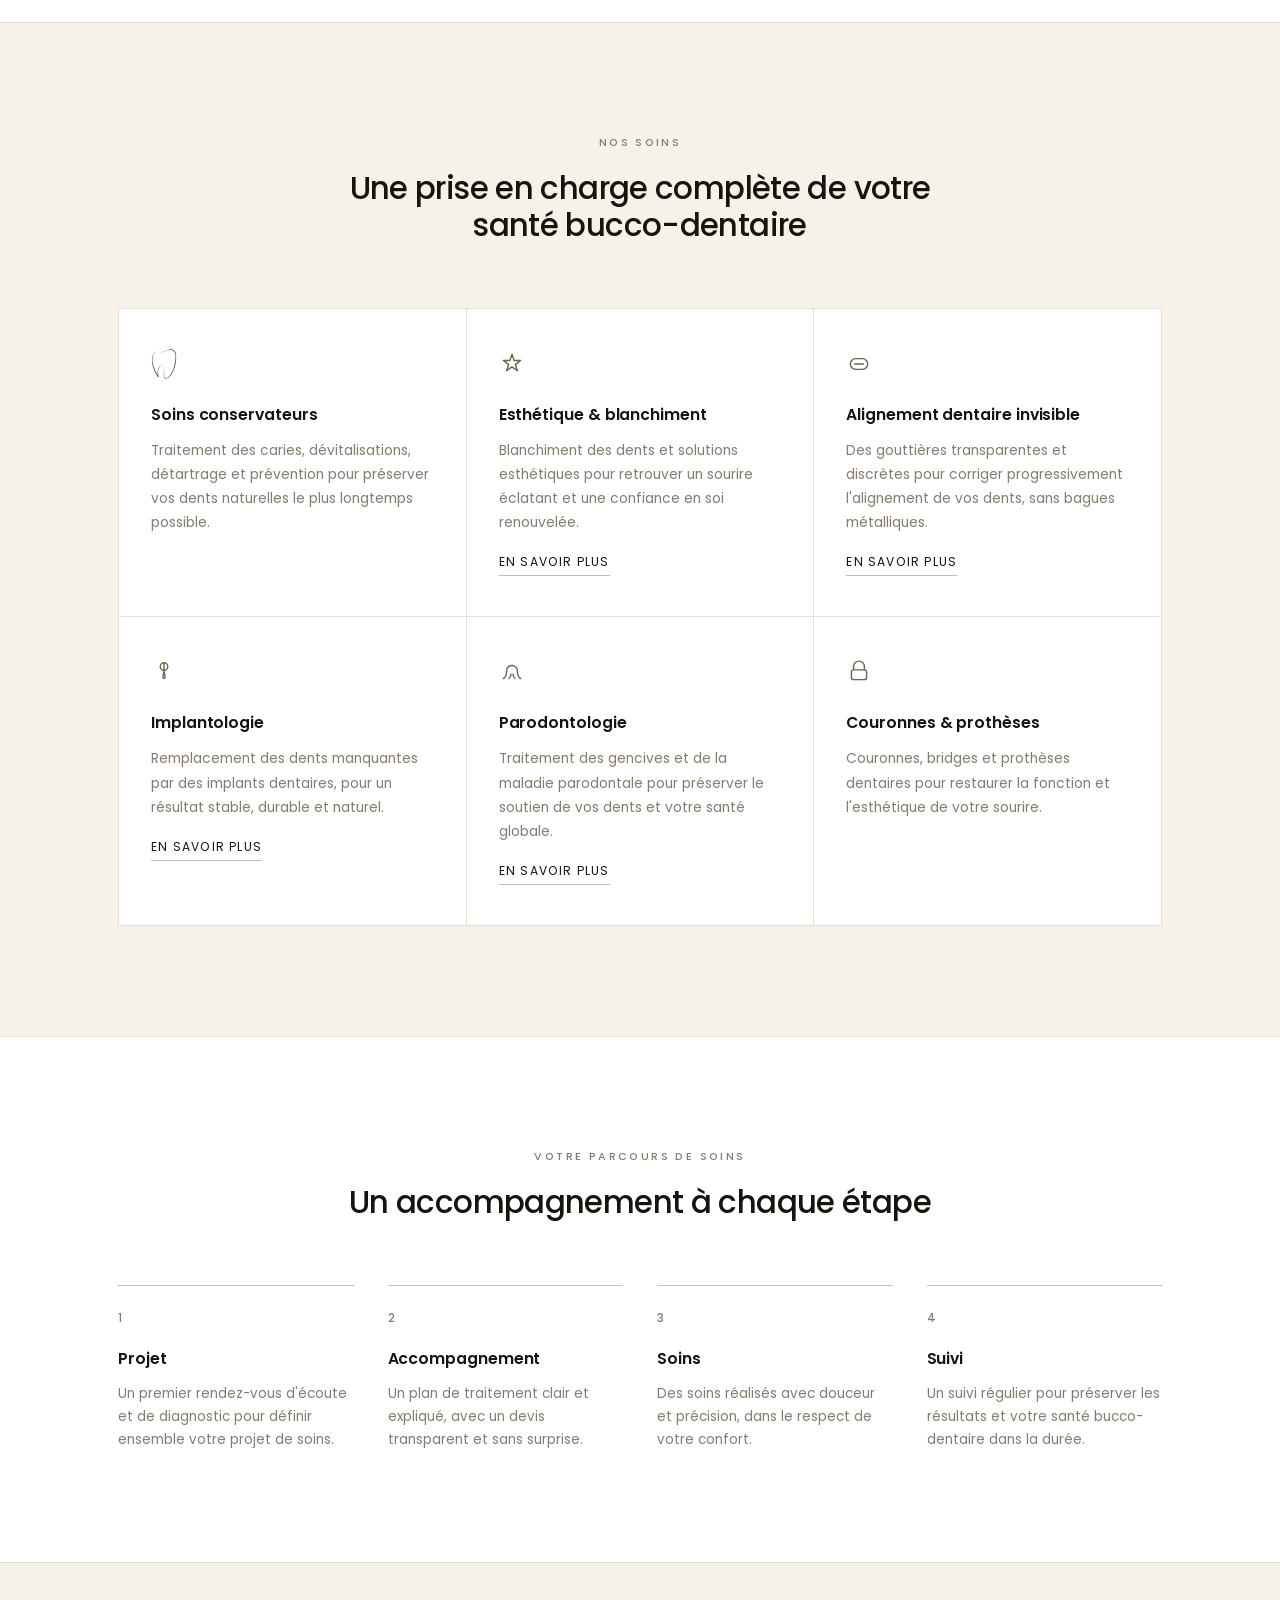
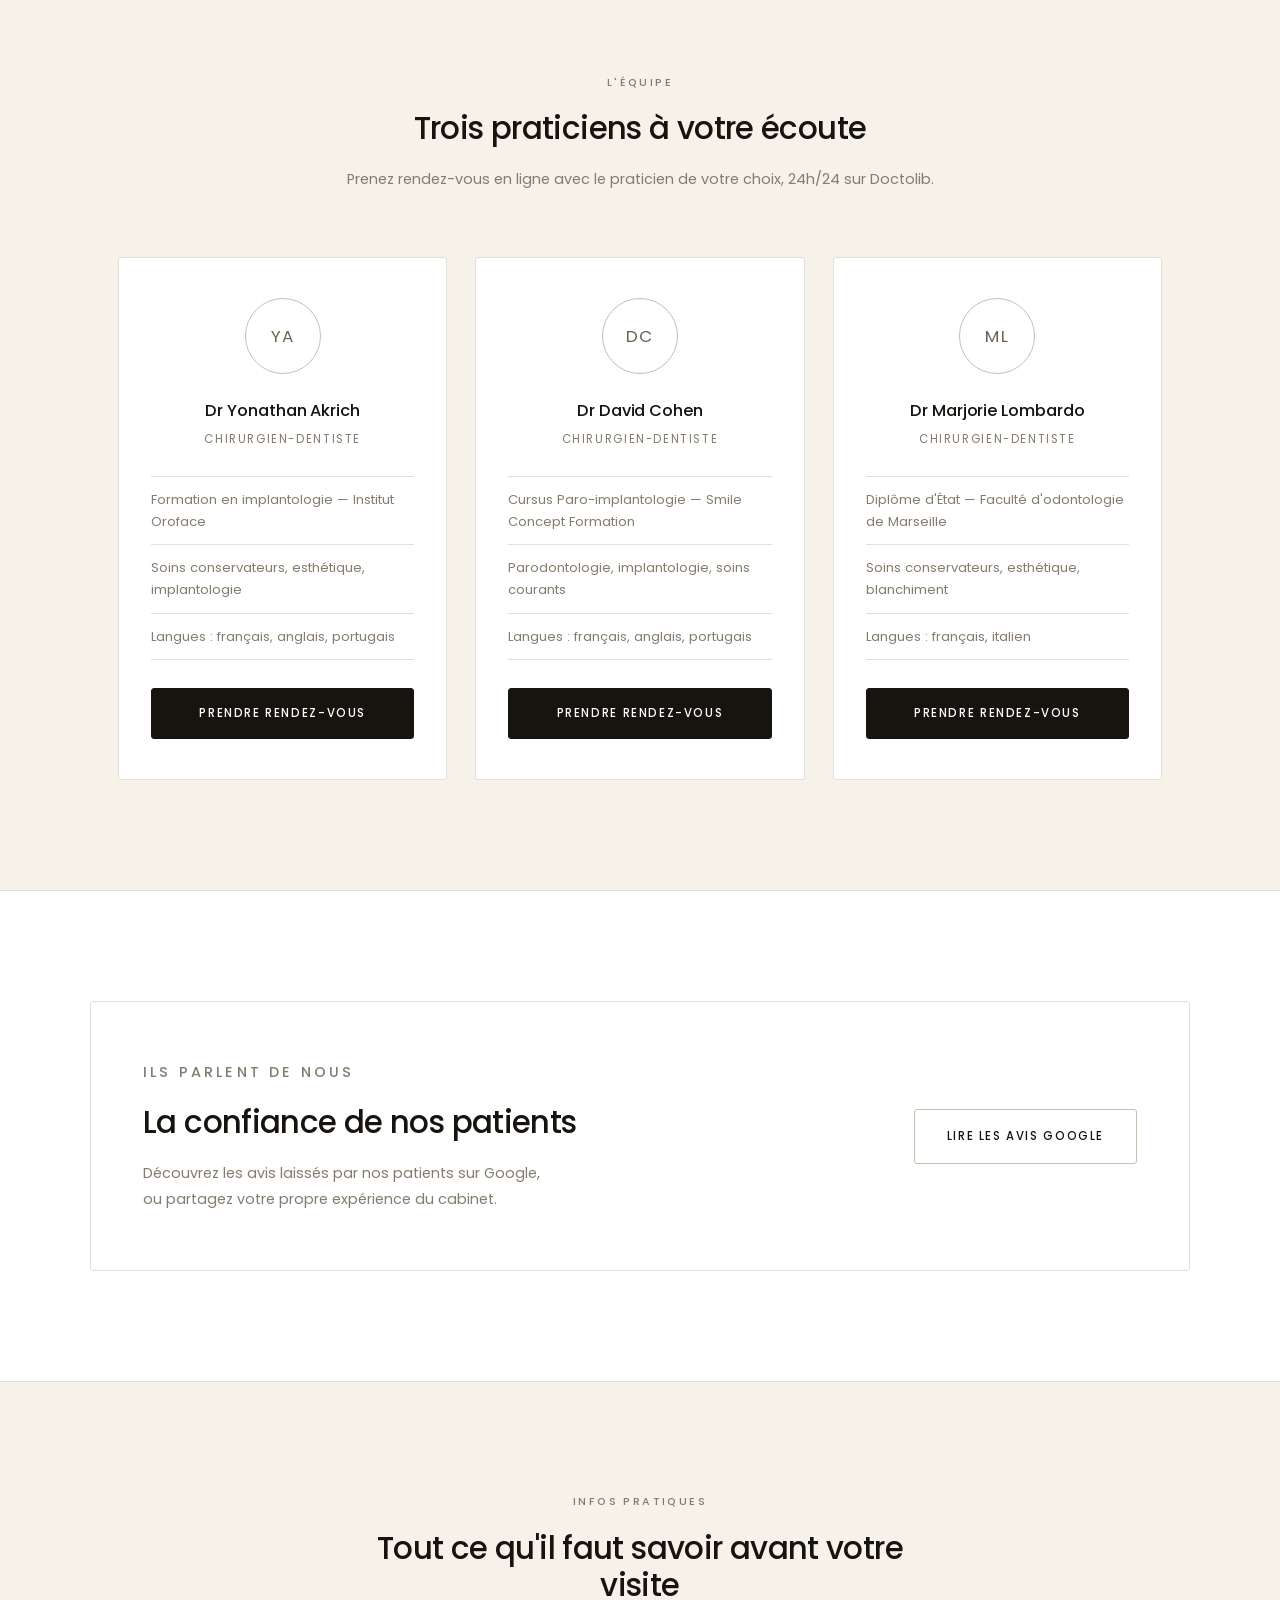
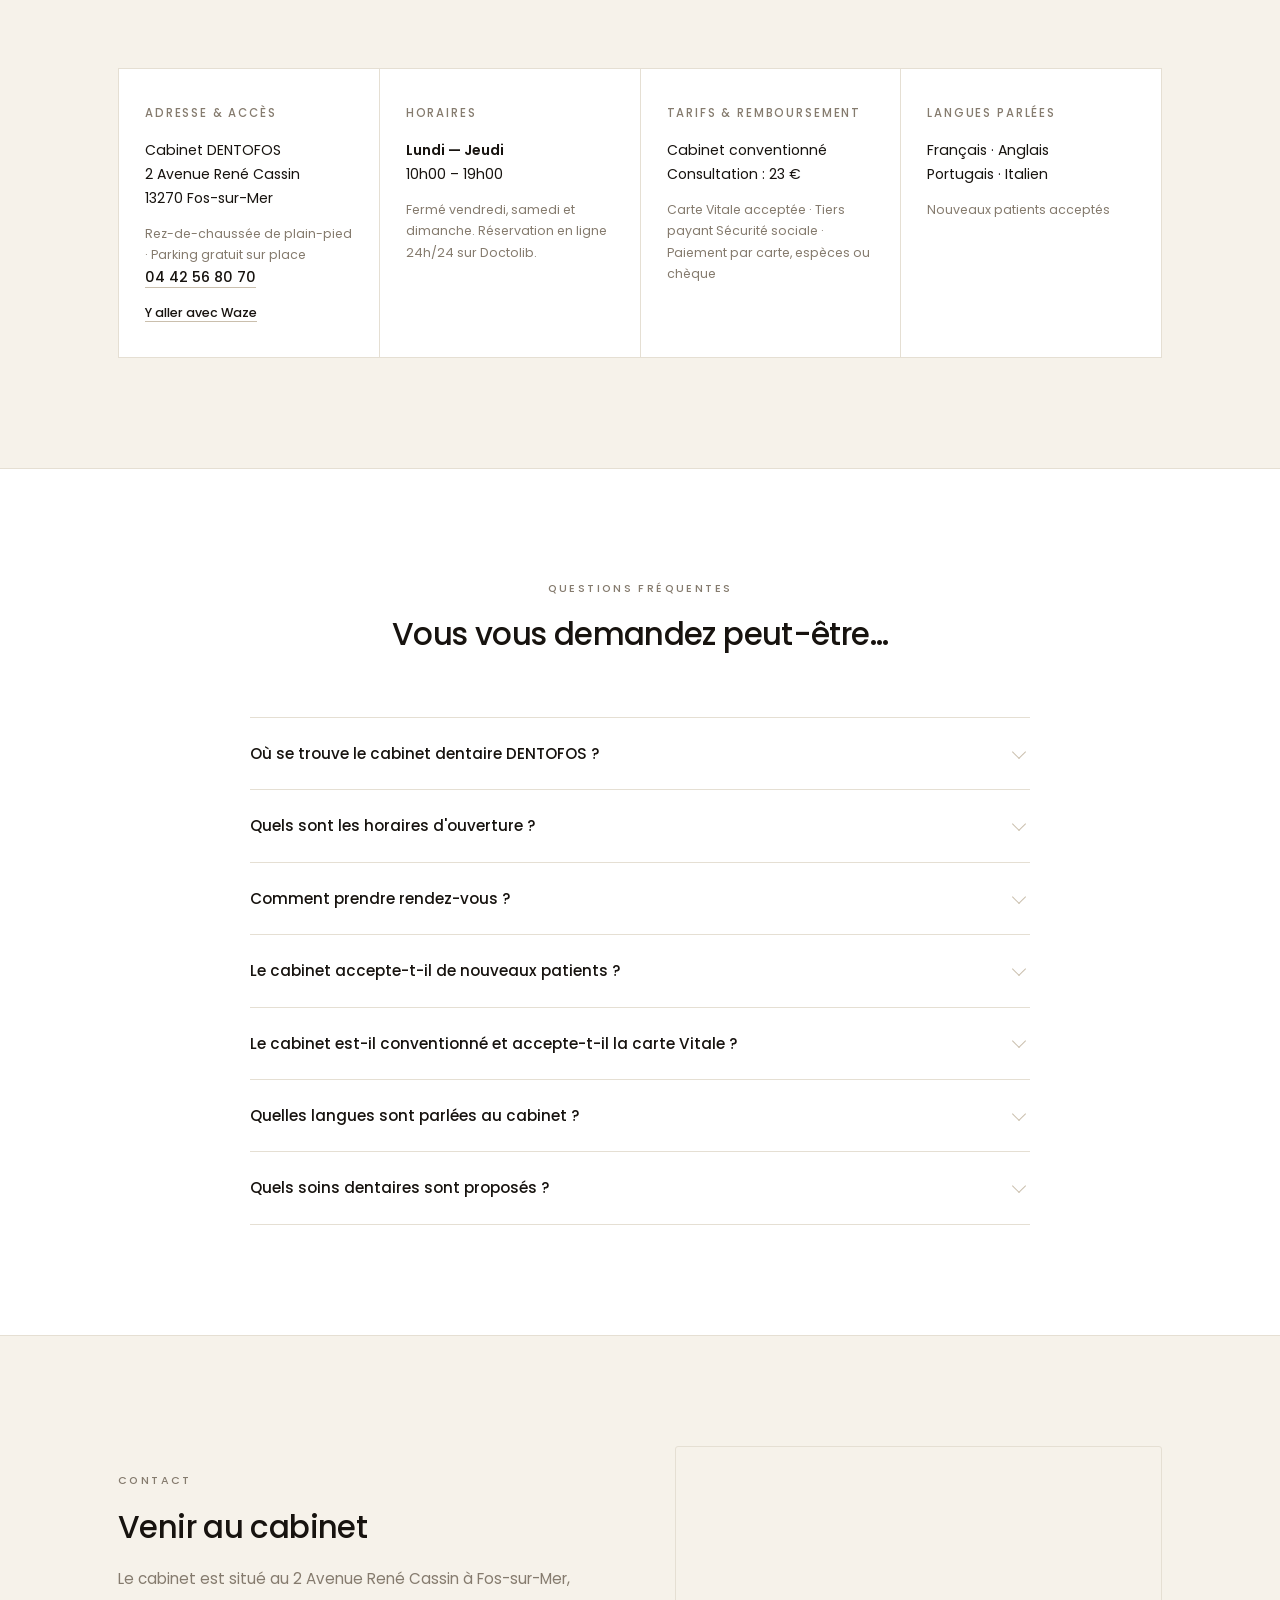
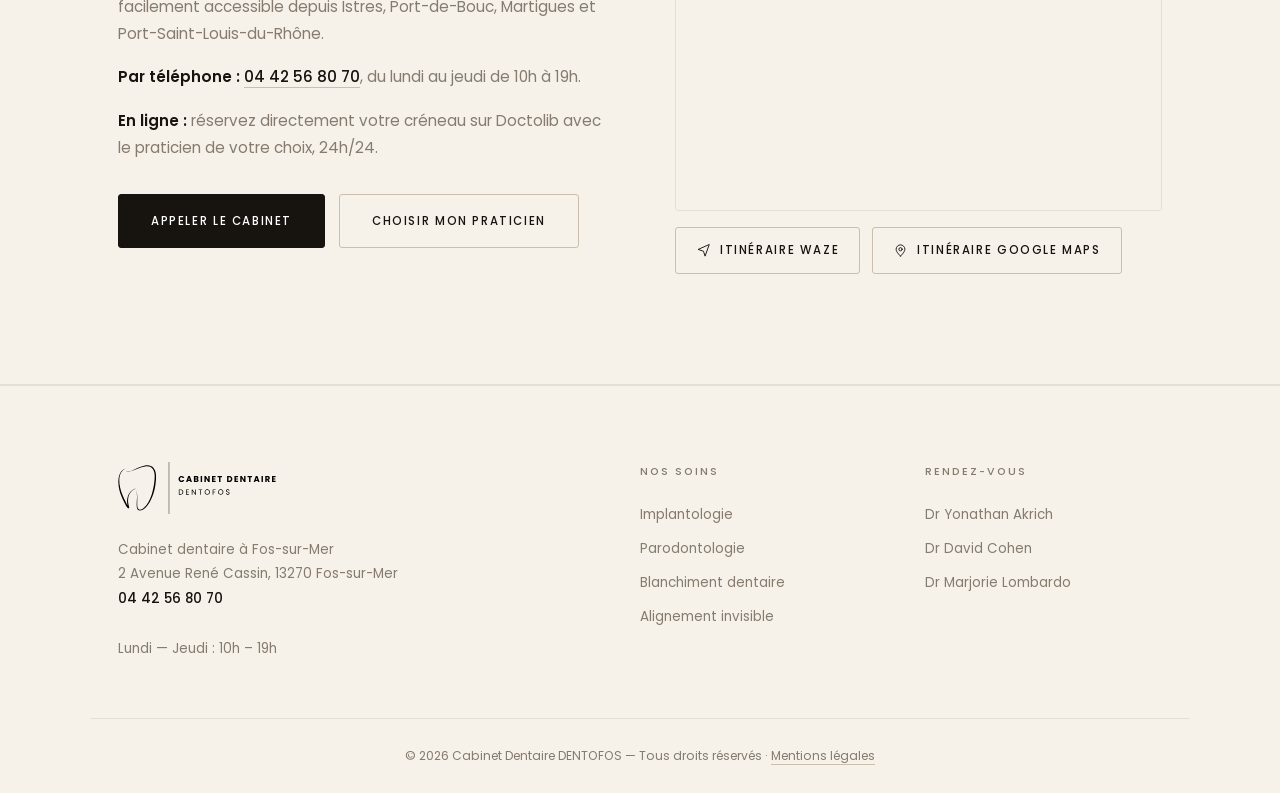
==== commit e28efe8b: "Quatre pages de soins dediees, page 404, en-tetes de securite et cache" ====
--- a/index.html
+++ b/index.html
@@ -13,28 +13,27 @@
   <meta name="geo.position" content="43.4533065;4.9434024">
   <meta name="ICBM" content="43.4533065, 4.9434024">
 
-  <!-- Adresse canonique : à remplacer par le domaine définitif une fois acheté -->
-  <link rel="canonical" href="https://project-3a44ff94-4f4c-43e0-bca.web.app/">
+  <link rel="canonical" href="https://dentofos.fr/">
 
   <meta property="og:type" content="website">
   <meta property="og:locale" content="fr_FR">
   <meta property="og:site_name" content="Cabinet Dentaire DENTOFOS">
   <meta property="og:title" content="Dentiste à Fos-sur-Mer — Cabinet Dentaire DENTOFOS">
   <meta property="og:description" content="3 chirurgiens-dentistes conventionnés à Fos-sur-Mer. Soins, implantologie, esthétique. Ouvert du lundi au jeudi 10h-19h. Tél. 04 42 56 80 70.">
-  <meta property="og:url" content="https://project-3a44ff94-4f4c-43e0-bca.web.app/">
-  <meta property="og:image" content="https://project-3a44ff94-4f4c-43e0-bca.web.app/assets/og-image.png">
+  <meta property="og:url" content="https://dentofos.fr/">
+  <meta property="og:image" content="https://dentofos.fr/assets/og-image.png">
   <meta property="og:image:width" content="1200">
   <meta property="og:image:height" content="630">
   <meta property="og:image:alt" content="Cabinet Dentaire DENTOFOS, Fos-sur-Mer">
   <meta name="twitter:card" content="summary_large_image">
   <meta name="twitter:title" content="Dentiste à Fos-sur-Mer — Cabinet Dentaire DENTOFOS">
   <meta name="twitter:description" content="3 chirurgiens-dentistes conventionnés à Fos-sur-Mer. Ouvert du lundi au jeudi 10h-19h.">
-  <meta name="twitter:image" content="https://project-3a44ff94-4f4c-43e0-bca.web.app/assets/og-image.png">
+  <meta name="twitter:image" content="https://dentofos.fr/assets/og-image.png">
 
   <link rel="preconnect" href="https://fonts.googleapis.com">
   <link rel="preconnect" href="https://fonts.gstatic.com" crossorigin>
   <link href="https://fonts.googleapis.com/css2?family=Poppins:ital,wght@0,300;0,400;0,500;0,600;0,700;0,800;1,400;1,600&display=swap" rel="stylesheet">
-  <link rel="stylesheet" href="assets/style.css?v=4">
+  <link rel="stylesheet" href="assets/style.css?v=5">
   <link rel="icon" href="assets/favicon.svg" type="image/svg+xml">
 
   <script type="application/ld+json">
@@ -43,13 +42,13 @@
     "@graph": [
       {
         "@type": ["Dentist", "MedicalBusiness", "LocalBusiness"],
-        "@id": "https://project-3a44ff94-4f4c-43e0-bca.web.app/#cabinet",
+        "@id": "https://dentofos.fr/#cabinet",
         "name": "Cabinet Dentaire DENTOFOS",
         "alternateName": "DENTOFOS",
         "description": "Cabinet dentaire situé à Fos-sur-Mer (13270), composé de trois chirurgiens-dentistes conventionnés. Soins conservateurs, esthétique et blanchiment, alignement dentaire invisible, implantologie, parodontologie, couronnes et prothèses.",
-        "url": "https://project-3a44ff94-4f4c-43e0-bca.web.app/",
-        "logo": "https://project-3a44ff94-4f4c-43e0-bca.web.app/assets/logo.svg",
-        "image": "https://project-3a44ff94-4f4c-43e0-bca.web.app/assets/og-image.png",
+        "url": "https://dentofos.fr/",
+        "logo": "https://dentofos.fr/assets/logo.svg",
+        "image": "https://dentofos.fr/assets/og-image.png",
         "telephone": "+33442568070",
         "email": "cabinetdentofos@gmail.com",
         "medicalSpecialty": "Dentistry",
@@ -140,15 +139,15 @@
       },
       {
         "@type": "WebSite",
-        "@id": "https://project-3a44ff94-4f4c-43e0-bca.web.app/#site",
-        "url": "https://project-3a44ff94-4f4c-43e0-bca.web.app/",
+        "@id": "https://dentofos.fr/#site",
+        "url": "https://dentofos.fr/",
         "name": "Cabinet Dentaire DENTOFOS",
         "inLanguage": "fr-FR",
-        "publisher": { "@id": "https://project-3a44ff94-4f4c-43e0-bca.web.app/#cabinet" }
+        "publisher": { "@id": "https://dentofos.fr/#cabinet" }
       },
       {
         "@type": "FAQPage",
-        "@id": "https://project-3a44ff94-4f4c-43e0-bca.web.app/#faq",
+        "@id": "https://dentofos.fr/#faq",
         "mainEntity": [
           {
             "@type": "Question",
@@ -312,21 +311,25 @@
           <div class="care-icon"><svg viewBox="0 0 24 24" fill="none" stroke="currentColor" stroke-width="1.6" stroke-linecap="round" stroke-linejoin="round"><path d="M12 3l1.9 5.8H20l-4.9 3.6 1.9 5.8-5-3.6-5 3.6 1.9-5.8L4 8.8h6.1z"/></svg></div>
           <h3>Esthétique &amp; blanchiment</h3>
           <p>Blanchiment des dents et solutions esthétiques pour retrouver un sourire éclatant et une confiance en soi renouvelée.</p>
+          <a class="care-more" href="blanchiment-dentaire/">En savoir plus</a>
         </article>
         <article class="care-card">
           <div class="care-icon"><svg viewBox="0 0 24 24" fill="none" stroke="currentColor" stroke-width="1.6" stroke-linecap="round" stroke-linejoin="round"><rect x="4" y="7" width="16" height="10" rx="5"/><path d="M8 12h8"/></svg></div>
           <h3>Alignement dentaire invisible</h3>
           <p>Des gouttières transparentes et discrètes pour corriger progressivement l'alignement de vos dents, sans bagues métalliques.</p>
+          <a class="care-more" href="alignement-invisible/">En savoir plus</a>
         </article>
         <article class="care-card">
           <div class="care-icon"><svg viewBox="0 0 24 24" fill="none" stroke="currentColor" stroke-width="1.6" stroke-linecap="round" stroke-linejoin="round"><path d="M12 4v6m0 0c0 3-1 4-1 7a1 1 0 002 0c0-3-1-4-1-7z"/><circle cx="12" cy="7" r="3.5"/></svg></div>
           <h3>Implantologie</h3>
           <p>Remplacement des dents manquantes par des implants dentaires, pour un résultat stable, durable et naturel.</p>
+          <a class="care-more" href="implantologie/">En savoir plus</a>
         </article>
         <article class="care-card">
           <div class="care-icon"><svg viewBox="0 0 24 24" fill="none" stroke="currentColor" stroke-width="1.6" stroke-linecap="round" stroke-linejoin="round"><path d="M4 18c2-1 3-4 3-7m13 7c-2-1-3-4-3-7M7 11a5 5 0 0110 0"/><path d="M9 18c1.5-.8 2-2.5 2-4m4 4c-1.5-.8-2-2.5-2-4"/></svg></div>
           <h3>Parodontologie</h3>
           <p>Traitement des gencives et de la maladie parodontale pour préserver le soutien de vos dents et votre santé globale.</p>
+          <a class="care-more" href="parodontologie/">En savoir plus</a>
         </article>
         <article class="care-card">
           <div class="care-icon"><svg viewBox="0 0 24 24" fill="none" stroke="currentColor" stroke-width="1.6" stroke-linecap="round" stroke-linejoin="round"><path d="M7 10V7a5 5 0 0110 0v3"/><rect x="5" y="10" width="14" height="9" rx="2"/></svg></div>
@@ -549,11 +552,11 @@
         Lundi — Jeudi&nbsp;: 10h – 19h</p>
     </div>
     <div>
-      <p class="footer-title">Navigation</p>
-      <a href="#cabinet">Le cabinet</a>
-      <a href="#soins">Nos soins</a>
-      <a href="#equipe">L'équipe</a>
-      <a href="#infos">Infos pratiques</a>
+      <p class="footer-title">Nos soins</p>
+      <a href="implantologie/">Implantologie</a>
+      <a href="parodontologie/">Parodontologie</a>
+      <a href="blanchiment-dentaire/">Blanchiment dentaire</a>
+      <a href="alignement-invisible/">Alignement invisible</a>
     </div>
     <div>
       <p class="footer-title">Rendez-vous</p>
--- a/assets/style.css
+++ b/assets/style.css
@@ -251,6 +251,40 @@
 .info-card .muted { margin-top: 12px; font-size: .78rem; color: var(--ink-soft); }
 .info-tel { font-weight: 500; color: var(--ink); border-bottom: 1px solid var(--line-strong); }
 .info-tel:hover { border-bottom-color: var(--ink); }
+
+/* ---------- Pages de soins ---------- */
+.article { max-width: 760px; }
+.breadcrumb { font-size: .72rem; letter-spacing: .06em; color: var(--ink-soft); margin-bottom: 28px; }
+.breadcrumb a { border-bottom: 1px solid transparent; transition: border-color .2s; }
+.breadcrumb a:hover { border-bottom-color: var(--line-strong); }
+.breadcrumb span { color: var(--line-strong); margin: 0 6px; }
+.breadcrumb span:last-child { color: var(--ink-soft); margin: 0; }
+.article h1 { font-size: clamp(1.75rem, 3.6vw, 2.5rem); margin-bottom: 24px; }
+.article .lede { font-size: 1.02rem; line-height: 1.75; color: var(--ink-mid); }
+.article-h2 {
+  font-size: 1.2rem; font-weight: 500;
+  margin: 48px 0 14px; padding-top: 26px;
+  border-top: 1px solid var(--line);
+}
+.article p { font-size: .93rem; line-height: 1.85; }
+.article-cta {
+  margin: 52px 0 12px; padding: 34px 32px;
+  background: var(--paper-alt); border: 1px solid var(--line); border-radius: var(--radius);
+}
+.article-cta p { font-size: .92rem; }
+.article-cta .contact-cta { margin-top: 20px; }
+.article-note {
+  margin-top: 44px; padding-top: 22px;
+  border-top: 1px solid var(--line);
+  font-size: .78rem; line-height: 1.7; color: var(--ink-soft);
+}
+.care-more {
+  display: inline-block; margin-top: 16px;
+  font-size: .76rem; letter-spacing: .1em; text-transform: uppercase;
+  color: var(--ink); border-bottom: 1px solid var(--line-strong);
+  padding-bottom: 2px; transition: border-color .2s;
+}
+.care-more:hover { border-bottom-color: var(--ink); }
 
 /* ---------- FAQ ---------- */
 .faq-list { max-width: 780px; margin: 0 auto; border-top: 1px solid var(--line); }
